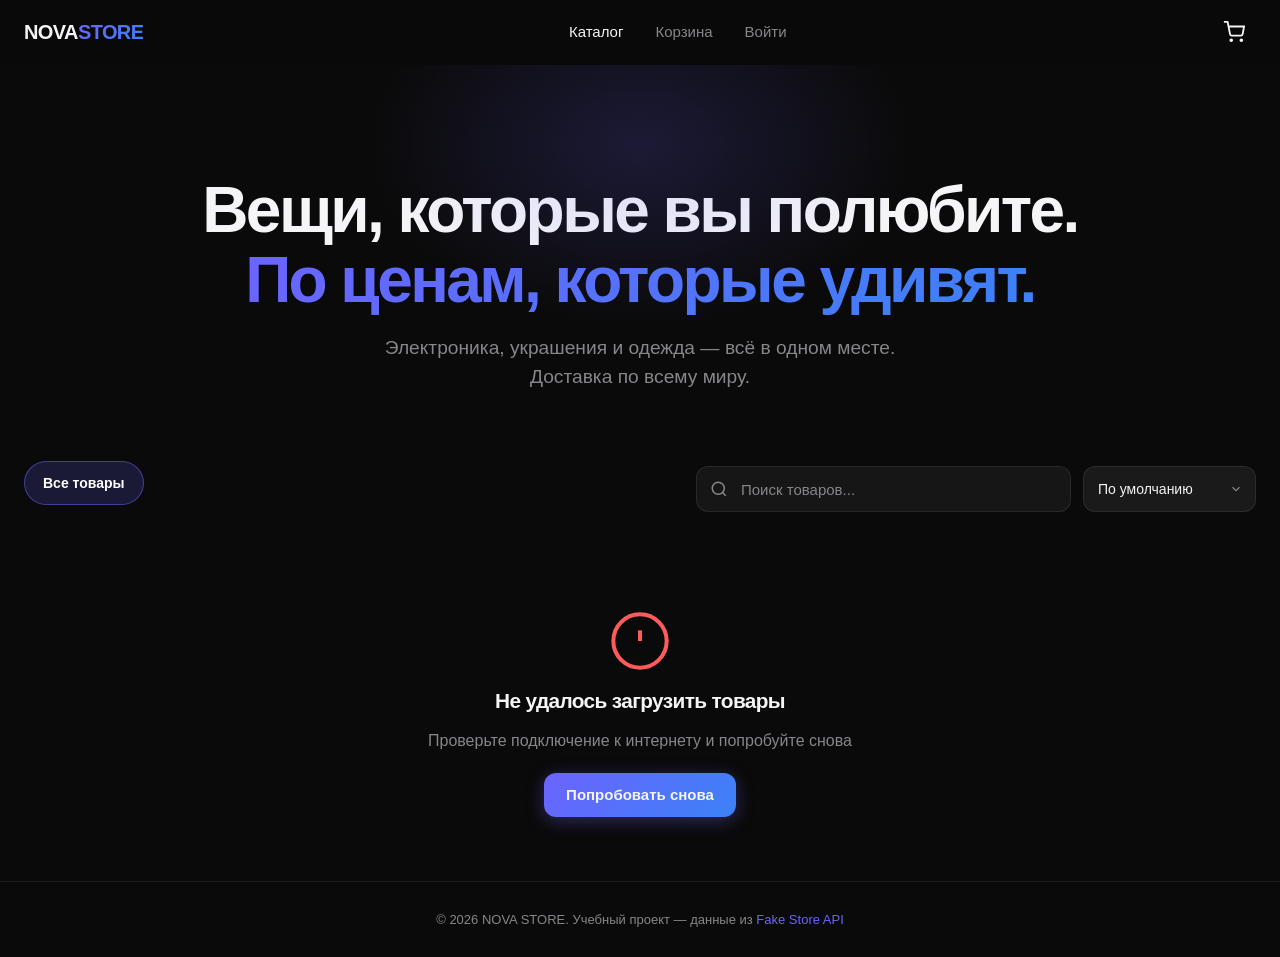
==== index.html @ fed96c24 "Интернет-магазин NOVA STORE: каталог, товар, корзина, авторизация Чистый HTML/CSS/JS без фреймворков" ====
<!DOCTYPE html>
<!-- === INDEX.HTML === -->
<html lang="ru">
<head>
  <meta charset="UTF-8">
  <meta name="viewport" content="width=device-width, initial-scale=1.0">
  <title>NOVA STORE — Каталог товаров</title>
  <meta name="description" content="Учебный интернет-магазин на чистом HTML/CSS/JS с Fake Store API">
  <link rel="stylesheet" href="css/style.css?v=2">
</head>
<body>

  <div id="app-header"></div>

  <main>
    <!-- Hero -->
    <section class="hero">
      <div class="container">
        <h1 class="hero-title">Вещи, которые вы полюбите.<br><span class="gradient-text">По ценам, которые удивят.</span></h1>
        <p class="hero-subtitle">Электроника, украшения и одежда — всё в одном месте. Доставка по всему миру.</p>
      </div>
      <div class="hero-glow" aria-hidden="true"></div>
    </section>

    <!-- Каталог -->
    <section class="catalog container" id="catalog">
      <div class="catalog-controls">
        <div class="filters-wrap">
          <div class="filters" id="categoryFilters">
            <button type="button" class="filter-pill active" data-category="all">Все товары</button>
            <span class="filter-indicator" id="filterIndicator" aria-hidden="true"></span>
          </div>
        </div>

        <div class="search-sort">
          <div class="search-box">
            <svg class="search-icon" width="18" height="18" viewBox="0 0 24 24" fill="none" stroke="currentColor" stroke-width="2" aria-hidden="true">
              <circle cx="11" cy="11" r="8"></circle>
              <line x1="21" y1="21" x2="16.65" y2="16.65"></line>
            </svg>
            <input type="search" id="searchInput" class="search-input" placeholder="Поиск товаров..." autocomplete="off" aria-label="Поиск товаров">
          </div>

          <select id="sortSelect" class="sort-select" aria-label="Сортировка">
            <option value="default">По умолчанию</option>
            <option value="price-asc">Сначала дешевле</option>
            <option value="price-desc">Сначала дороже</option>
            <option value="name-asc">Название: А → Я</option>
            <option value="name-desc">Название: Я → А</option>
          </select>
        </div>
      </div>

      <div class="products-grid" id="productsGrid"></div>

      <div class="catalog-empty" id="catalogEmpty" hidden>
        <svg width="64" height="64" viewBox="0 0 24 24" fill="none" stroke="currentColor" stroke-width="1.5" aria-hidden="true">
          <circle cx="11" cy="11" r="8"></circle>
          <line x1="21" y1="21" x2="16.65" y2="16.65"></line>
          <line x1="8" y1="11" x2="14" y2="11"></line>
        </svg>
        <h3>Ничего не найдено</h3>
        <p>Попробуйте изменить запрос или выбрать другую категорию</p>
      </div>

      <div class="catalog-error" id="catalogError" hidden>
        <svg width="64" height="64" viewBox="0 0 24 24" fill="none" stroke="currentColor" stroke-width="1.5" aria-hidden="true">
          <circle cx="12" cy="12" r="10"></circle>
          <line x1="12" y1="8" x2="12" y2="12"></line>
          <line x1="12" y1="16" x2="12.01" y2="16"></line>
        </svg>
        <h3>Не удалось загрузить товары</h3>
        <p>Проверьте подключение к интернету и попробуйте снова</p>
        <button type="button" class="btn btn-primary" id="retryBtn">Попробовать снова</button>
      </div>
    </section>
  </main>

  <footer class="site-footer">
    <div class="container">
      <p>© 2026 NOVA STORE. Учебный проект — данные из <a href="https://fakestoreapi.com" target="_blank" rel="noopener">Fake Store API</a></p>
    </div>
  </footer>

  <script src="js/models.js"></script>
  <script src="js/api.js"></script>
  <script src="js/common.js"></script>
  <script src="js/catalog.js"></script>
</body>
</html>
---- css/style.css ----
/* === STYLE.CSS === */

/* ---------- 1. Custom Properties ---------- */
:root {
  --bg: #0a0a0a;
  --surface: #111111;
  --surface-2: #1a1a1a;
  --accent: #6c63ff;
  --accent-2: #3b82f6;
  --gradient: linear-gradient(135deg, #6c63ff, #3b82f6);
  --text: #f5f5f7;
  --text-secondary: #86868b;
  --border: rgba(255, 255, 255, 0.08);
  --glass: rgba(255, 255, 255, 0.05);
  --danger: #ff5b5b;
  --success: #34d399;
  --radius: 16px;
  --radius-sm: 10px;
  --ease: cubic-bezier(0.25, 0.46, 0.45, 0.94);
  --transition: all 0.4s var(--ease);
  --glow: 0 20px 50px rgba(108, 99, 255, 0.25);
  --font: -apple-system, BlinkMacSystemFont, 'SF Pro Display', 'Inter', 'Segoe UI', sans-serif;
}

/* ---------- 2. Reset / Base ---------- */
*, *::before, *::after { box-sizing: border-box; margin: 0; padding: 0; }

/* Атрибут hidden всегда побеждает display: flex/grid из классов */
[hidden] { display: none !important; }

html { scroll-behavior: smooth; }

body {
  font-family: var(--font);
  background: var(--bg);
  color: var(--text);
  line-height: 1.5;
  min-height: 100vh;
  display: flex;
  flex-direction: column;
  -webkit-font-smoothing: antialiased;
}

main { flex: 1; }

img { max-width: 100%; display: block; }

a { color: inherit; text-decoration: none; }

button { font-family: inherit; cursor: pointer; }

input, select { font-family: inherit; }

.container {
  width: 100%;
  max-width: 1280px;
  margin: 0 auto;
  padding: 0 16px;
}

h1, h2, h3 { font-weight: 700; letter-spacing: -0.03em; }

.page-title {
  font-size: clamp(1.8rem, 4vw, 2.6rem);
  font-weight: 800;
  margin: 32px 0 24px;
}

/* ---------- 3. Кнопки + Ripple ---------- */
.btn {
  position: relative;
  overflow: hidden;
  display: inline-flex;
  align-items: center;
  justify-content: center;
  gap: 8px;
  min-height: 44px;
  padding: 10px 22px;
  border: none;
  border-radius: 12px;
  font-size: 15px;
  font-weight: 600;
  color: var(--text);
  background: var(--surface-2);
  transition: filter 0.25s ease, transform 0.15s ease, box-shadow 0.3s ease, background 0.3s ease;
  user-select: none;
}

.btn:hover { filter: brightness(1.1); box-shadow: 0 0 24px rgba(108, 99, 255, 0.2); }
.btn:active { transform: scale(0.97); }

.btn-primary {
  background: var(--gradient);
  box-shadow: 0 4px 18px rgba(108, 99, 255, 0.35);
}
.btn-primary:hover { box-shadow: 0 6px 28px rgba(108, 99, 255, 0.5); }

.btn-ghost {
  background: transparent;
  border: 1px solid var(--border);
  color: var(--text-secondary);
}
.btn-ghost:hover { color: var(--text); border-color: rgba(255, 255, 255, 0.2); }

.btn-block { width: 100%; }

.ripple {
  position: absolute;
  border-radius: 50%;
  background: rgba(255, 255, 255, 0.35);
  transform: scale(0);
  animation: ripple-anim 0.6s ease-out;
  pointer-events: none;
}
@keyframes ripple-anim {
  to { transform: scale(2.5); opacity: 0; }
}

/* Pulse при добавлении в корзину */
.pulse-once { animation: pulse 0.45s ease; }
@keyframes pulse {
  0% { transform: scale(1); }
  50% { transform: scale(1.06); box-shadow: 0 0 0 12px rgba(108, 99, 255, 0); }
  100% { transform: scale(1); }
}

/* Спиннер внутри кнопки (auth) */
.btn-spinner {
  display: none;
  width: 18px;
  height: 18px;
  border: 2px solid rgba(255, 255, 255, 0.3);
  border-top-color: #fff;
  border-radius: 50%;
  animation: spin 0.7s linear infinite;
}
.btn.loading { pointer-events: none; opacity: 0.85; }
.btn.loading .btn-spinner { display: inline-block; }
.btn.loading .btn-label { opacity: 0.6; }
@keyframes spin { to { transform: rotate(360deg); } }

/* ---------- 4. Шапка ---------- */
.site-header {
  position: sticky;
  top: 0;
  z-index: 100;
  background: rgba(10, 10, 10, 0.55);
  backdrop-filter: blur(20px);
  -webkit-backdrop-filter: blur(20px);
  border-bottom: 1px solid transparent;
  transition: background 0.4s ease, border-color 0.4s ease, box-shadow 0.4s ease;
}
.site-header.scrolled {
  background: rgba(10, 10, 10, 0.85);
  border-bottom-color: var(--border);
  box-shadow: 0 10px 30px rgba(0, 0, 0, 0.45);
}

.header-inner {
  display: flex;
  align-items: center;
  justify-content: space-between;
  gap: 16px;
  height: 64px;
}

.logo {
  font-size: 20px;
  font-weight: 800;
  letter-spacing: -0.03em;
  white-space: nowrap;
}
.logo span {
  background: var(--gradient);
  -webkit-background-clip: text;
  background-clip: text;
  color: transparent;
}

.nav { display: flex; align-items: center; gap: 4px; }

.nav a, .nav .nav-user {
  padding: 10px 14px;
  border-radius: 10px;
  font-size: 15px;
  color: var(--text-secondary);
  transition: color 0.25s ease, background 0.25s ease;
}
.nav a:hover { color: var(--text); background: var(--glass); }
.nav a.active { color: var(--text); }

.nav-user { color: var(--text); font-weight: 600; }

.btn-logout {
  background: none;
  border: none;
  color: var(--text-secondary);
  font-size: 14px;
  padding: 10px 12px;
  border-radius: 10px;
  min-height: 44px;
  transition: color 0.25s ease;
}
.btn-logout:hover { color: var(--danger); }

.header-actions { display: flex; align-items: center; gap: 8px; }

/* Иконка корзины + badge */
.cart-icon-link {
  position: relative;
  display: inline-flex;
  align-items: center;
  justify-content: center;
  width: 44px;
  height: 44px;
  border-radius: 12px;
  color: var(--text);
  transition: background 0.25s ease;
}
.cart-icon-link:hover { background: var(--glass); }

.cart-badge {
  position: absolute;
  top: 2px;
  right: 0;
  min-width: 18px;
  height: 18px;
  padding: 0 5px;
  border-radius: 9px;
  background: var(--gradient);
  color: #fff;
  font-size: 11px;
  font-weight: 700;
  line-height: 18px;
  text-align: center;
}
.cart-badge.hidden { display: none; }
.cart-badge.bounce { animation: badge-bounce 0.5s var(--ease); }
@keyframes badge-bounce {
  0%   { transform: scale(1); }
  35%  { transform: scale(1.5) translateY(-3px); }
  70%  { transform: scale(0.9); }
  100% { transform: scale(1); }
}

/* Гамбургер */
.hamburger {
  display: none;
  flex-direction: column;
  justify-content: center;
  gap: 5px;
  width: 44px;
  height: 44px;
  background: none;
  border: none;
  border-radius: 12px;
  align-items: center;
}
.hamburger span {
  display: block;
  width: 22px;
  height: 2px;
  background: var(--text);
  border-radius: 2px;
  transition: transform 0.3s ease, opacity 0.3s ease;
}
.site-header.nav-open .hamburger span:nth-child(1) { transform: translateY(7px) rotate(45deg); }
.site-header.nav-open .hamburger span:nth-child(2) { opacity: 0; }
.site-header.nav-open .hamburger span:nth-child(3) { transform: translateY(-7px) rotate(-45deg); }

/* ---------- 5. Hero ---------- */
.hero {
  position: relative;
  padding: clamp(48px, 9vw, 110px) 0 clamp(32px, 6vw, 70px);
  text-align: center;
  overflow: hidden;
}

.hero-title {
  font-size: clamp(2rem, 6vw, 4rem);
  font-weight: 800;
  letter-spacing: -0.04em;
  line-height: 1.1;
}

.gradient-text {
  background: var(--gradient);
  -webkit-background-clip: text;
  background-clip: text;
  color: transparent;
}

.hero-subtitle {
  margin: 18px auto 0;
  max-width: 540px;
  font-size: clamp(1rem, 2vw, 1.2rem);
  color: var(--text-secondary);
}

.hero-glow {
  position: absolute;
  top: -120px;
  left: 50%;
  transform: translateX(-50%);
  width: 600px;
  height: 400px;
  background: radial-gradient(ellipse at center, rgba(108, 99, 255, 0.18), transparent 65%);
  pointer-events: none;
}

/* ---------- 6. Фильтры / Поиск / Сортировка ---------- */
.catalog { padding-bottom: 64px; }

.catalog-controls {
  display: flex;
  flex-direction: column;
  gap: 16px;
  margin-bottom: 28px;
}

.filters-wrap { overflow-x: auto; padding-bottom: 4px; }

.filters {
  position: relative;
  display: inline-flex;
  gap: 8px;
  padding-bottom: 8px;
}

.filter-pill {
  position: relative;
  overflow: hidden;
  white-space: nowrap;
  min-height: 44px;
  padding: 10px 18px;
  border: 1px solid var(--border);
  border-radius: 999px;
  background: var(--glass);
  color: var(--text-secondary);
  font-size: 14px;
  font-weight: 600;
  transition: color 0.3s ease, background 0.3s ease, border-color 0.3s ease;
}
.filter-pill:hover { color: var(--text); border-color: rgba(255, 255, 255, 0.2); }
.filter-pill.active {
  color: #fff;
  background: rgba(108, 99, 255, 0.18);
  border-color: rgba(108, 99, 255, 0.5);
}

/* Slide indicator под активным фильтром */
.filter-indicator {
  position: absolute;
  bottom: 0;
  height: 3px;
  border-radius: 3px;
  background: var(--gradient);
  transition: left 0.35s var(--ease), width 0.35s var(--ease);
}

.search-sort { display: flex; gap: 12px; flex-wrap: wrap; }

.search-box {
  position: relative;
  flex: 1;
  min-width: 220px;
}
.search-icon {
  position: absolute;
  left: 14px;
  top: 50%;
  transform: translateY(-50%);
  color: var(--text-secondary);
  pointer-events: none;
}
.search-input {
  width: 100%;
  min-height: 46px;
  padding: 12px 16px 12px 44px;
  border: 1px solid var(--border);
  border-radius: 12px;
  background: var(--glass);
  color: var(--text);
  font-size: 15px;
  outline: none;
  transition: border-color 0.3s ease, box-shadow 0.3s ease;
}
.search-input::placeholder { color: var(--text-secondary); }
.search-input:focus {
  border-color: var(--accent);
  box-shadow: 0 0 0 3px rgba(108, 99, 255, 0.18);
}

.sort-select {
  min-height: 46px;
  padding: 10px 38px 10px 14px;
  border: 1px solid var(--border);
  border-radius: 12px;
  background: var(--surface-2) url("data:image/svg+xml,%3Csvg xmlns='http://www.w3.org/2000/svg' width='14' height='14' viewBox='0 0 24 24' fill='none' stroke='%2386868b' stroke-width='2'%3E%3Cpath d='M6 9l6 6 6-6'/%3E%3C/svg%3E") no-repeat right 12px center;
  color: var(--text);
  font-size: 14px;
  appearance: none;
  -webkit-appearance: none;
  outline: none;
  cursor: pointer;
  transition: border-color 0.3s ease;
}
.sort-select:focus { border-color: var(--accent); }
.sort-select option { background: var(--surface-2); color: var(--text); }

/* ---------- 7. Сетка товаров ---------- */
.products-grid {
  display: grid;
  grid-template-columns: 1fr;
  gap: 20px;
  transition: opacity 0.25s ease;
}
.products-grid.fading { opacity: 0; }

/* ---------- 8. Карточка товара ---------- */
.product-card {
  display: flex;
  flex-direction: column;
  background: var(--surface);
  border: 1px solid var(--border);
  border-radius: var(--radius);
  overflow: hidden;
  transition: var(--transition);
}

.card-image {
  position: relative;
  height: 240px;
  padding: 20px;
  background: #1a1a1a;
  display: flex;
  align-items: center;
  justify-content: center;
}
.card-image img {
  width: 100%;
  height: 100%;
  object-fit: contain;
  transition: transform 0.4s var(--ease);
}
.product-card:hover .card-image img { transform: scale(1.05); }

.card-body {
  display: flex;
  flex-direction: column;
  gap: 8px;
  padding: 16px;
  flex: 1;
}

.card-category {
  font-size: 12px;
  font-weight: 600;
  text-transform: uppercase;
  letter-spacing: 0.06em;
  color: var(--accent);
}

.card-title {
  font-size: 15px;
  font-weight: 600;
  line-height: 1.35;
  letter-spacing: -0.01em;
  display: -webkit-box;
  -webkit-line-clamp: 2;
  -webkit-box-orient: vertical;
  overflow: hidden;
  min-height: 2.7em;
}
.card-title a { transition: color 0.25s ease; }
.card-title a:hover { color: var(--accent); }

.card-rating {
  display: flex;
  align-items: center;
  gap: 6px;
  font-size: 13px;
}
.stars { color: #fbbf24; letter-spacing: 2px; }
.rating-value { color: var(--text); font-weight: 600; }
.rating-count { color: var(--text-secondary); }

.card-footer {
  display: flex;
  align-items: center;
  justify-content: space-between;
  gap: 10px;
  margin-top: auto;
}

.card-price {
  font-size: 19px;
  font-weight: 800;
  letter-spacing: -0.02em;
}

.btn-add { padding: 10px 16px; font-size: 14px; }

/* ---------- 9. Reveal-анимация (IntersectionObserver) ---------- */
.reveal { opacity: 0; transform: translateY(30px); }
.reveal.visible {
  animation: fadeInUp 0.6s var(--ease) var(--d, 0s) forwards;
}
.reveal.done { opacity: 1; transform: none; animation: none; }

@keyframes fadeInUp {
  from { opacity: 0; transform: translateY(30px); }
  to   { opacity: 1; transform: translateY(0); }
}

/* Hover карточки — после .done, чтобы перебить transform: none */
.product-card:hover {
  transform: translateY(-8px) scale(1.02);
  border-color: rgba(108, 99, 255, 0.4);
  box-shadow: var(--glow);
}

/* ---------- 10. Skeleton / Shimmer ---------- */
.skeleton {
  background: linear-gradient(90deg, #1a1a1a 25%, #262626 50%, #1a1a1a 75%);
  background-size: 200% 100%;
  animation: shimmer 1.4s infinite;
  border-radius: 8px;
}
@keyframes shimmer {
  to { background-position: -200% 0; }
}

.skeleton-card {
  background: var(--surface);
  border: 1px solid var(--border);
  border-radius: var(--radius);
  overflow: hidden;
}
.skeleton-image { height: 240px; border-radius: 0; }
.skeleton-body { display: flex; flex-direction: column; gap: 12px; padding: 16px; }
.skeleton-line { height: 14px; }
.skeleton-line.tall { height: 22px; }
.skeleton-btn { height: 44px; width: 50%; border-radius: 12px; align-self: flex-end; }
.skeleton-btn.wide { width: 100%; align-self: stretch; }
.w-30 { width: 30%; } .w-40 { width: 40%; } .w-60 { width: 60%; }
.w-80 { width: 80%; } .w-90 { width: 90%; } .w-100 { width: 100%; }

/* ---------- 11. Img fallback (onerror) ---------- */
.img-fallback { position: relative; }
.img-fallback::after {
  content: '';
  position: absolute;
  inset: 0;
  margin: auto;
  width: 64px;
  height: 64px;
  background: url("data:image/svg+xml,%3Csvg xmlns='http://www.w3.org/2000/svg' viewBox='0 0 24 24' fill='none' stroke='%2386868b' stroke-width='1.5'%3E%3Crect x='3' y='3' width='18' height='18' rx='2'/%3E%3Ccircle cx='8.5' cy='8.5' r='1.5'/%3E%3Cpath d='M21 15l-5-5L5 21'/%3E%3C/svg%3E") no-repeat center / contain;
  opacity: 0.6;
}

/* ---------- 12. Состояния каталога ---------- */
.catalog-empty, .catalog-error {
  display: flex;
  flex-direction: column;
  align-items: center;
  gap: 12px;
  padding: 64px 16px;
  text-align: center;
  color: var(--text-secondary);
}
.catalog-empty h3, .catalog-error h3 { color: var(--text); font-size: 1.3rem; }
.catalog-error svg { color: var(--danger); }
.catalog-empty svg { color: var(--text-secondary); }
.catalog-error .btn, .catalog-empty .btn { margin-top: 8px; }

/* ---------- 13. Страница товара ---------- */
.product-page { padding: 24px 16px 64px; }

.breadcrumb {
  display: flex;
  align-items: center;
  gap: 8px;
  margin-bottom: 24px;
  font-size: 14px;
  color: var(--text-secondary);
  flex-wrap: wrap;
}
.breadcrumb a { color: var(--text-secondary); transition: color 0.25s ease; }
.breadcrumb a:hover { color: var(--accent); }
.breadcrumb-current {
  color: var(--text);
  max-width: 320px;
  white-space: nowrap;
  overflow: hidden;
  text-overflow: ellipsis;
}

.product-layout {
  display: grid;
  grid-template-columns: 1fr;
  gap: 32px;
}

.fade-in { animation: fadeIn 0.5s ease both; }
@keyframes fadeIn {
  from { opacity: 0; transform: translateY(12px); }
  to   { opacity: 1; transform: translateY(0); }
}

.product-photo {
  position: relative;
  display: flex;
  align-items: center;
  justify-content: center;
  padding: 32px;
  background: rgba(255, 255, 255, 0.05);
  border: 1px solid var(--border);
  border-radius: var(--radius);
  overflow: hidden;
  cursor: zoom-in;
  min-height: 320px;
}
.product-photo img {
  max-height: 500px;
  width: auto;
  max-width: 100%;
  object-fit: contain;
  transition: transform 0.5s var(--ease);
}
.product-photo:hover img { transform: scale(1.08); }

.product-photo-skeleton { height: 420px; border-radius: var(--radius); }
.product-info-skeleton { display: flex; flex-direction: column; gap: 16px; }

.product-info { display: flex; flex-direction: column; gap: 16px; }

.category-tag {
  align-self: flex-start;
  padding: 6px 14px;
  border-radius: 999px;
  background: rgba(108, 99, 255, 0.15);
  border: 1px solid rgba(108, 99, 255, 0.4);
  color: var(--accent);
  font-size: 12px;
  font-weight: 700;
  text-transform: uppercase;
  letter-spacing: 0.06em;
}

.product-title {
  font-size: clamp(1.4rem, 3vw, 2.1rem);
  font-weight: 800;
  line-height: 1.2;
}

.product-rating { display: flex; align-items: center; gap: 8px; font-size: 15px; }

.product-price {
  font-size: clamp(1.8rem, 4vw, 2.4rem);
  font-weight: 800;
  letter-spacing: -0.03em;
}

.product-description { color: var(--text-secondary); font-size: 15px; line-height: 1.7; }

.product-actions {
  display: flex;
  align-items: center;
  gap: 14px;
  flex-wrap: wrap;
  margin-top: 8px;
}

.product-links { display: flex; gap: 12px; flex-wrap: wrap; margin-top: 4px; }

/* Счётчик количества */
.qty-stepper {
  display: inline-flex;
  align-items: center;
  gap: 4px;
  border: 1px solid var(--border);
  border-radius: 12px;
  background: var(--glass);
  padding: 2px;
}
.qty-btn {
  width: 44px;
  height: 44px;
  border: none;
  border-radius: 10px;
  background: transparent;
  color: var(--text);
  font-size: 20px;
  line-height: 1;
  transition: background 0.25s ease;
}
.qty-btn:hover { background: rgba(255, 255, 255, 0.1); }
.qty-btn:active { transform: scale(0.94); }
.qty-value {
  min-width: 36px;
  text-align: center;
  font-size: 16px;
  font-weight: 700;
}

/* ---------- 14. Корзина ---------- */
.cart-page { padding-bottom: 64px; }

.cart-layout {
  display: grid;
  grid-template-columns: 1fr;
  gap: 24px;
  align-items: start;
}

.cart-items { display: flex; flex-direction: column; gap: 12px; }

.cart-row {
  display: grid;
  grid-template-columns: 80px 1fr auto;
  align-items: center;
  gap: 14px;
  padding: 14px;
  background: var(--surface);
  border: 1px solid var(--border);
  border-radius: var(--radius);
  overflow: hidden;
  animation: slideInRow 0.45s var(--ease) var(--d, 0s) both;
  transition: max-height 0.35s ease, padding 0.35s ease, margin 0.35s ease,
              opacity 0.35s ease, transform 0.35s ease, border-width 0.35s ease;
}
@keyframes slideInRow {
  from { opacity: 0; transform: translateX(-24px); }
  to   { opacity: 1; transform: translateX(0); }
}

.cart-row.removing {
  /* убираем entry-анимацию, иначе её fill-mode перебивает transition удаления */
  animation: none;
  opacity: 0;
  transform: translateX(48px);
  max-height: 0 !important;
  padding-top: 0;
  padding-bottom: 0;
  margin-bottom: -12px;
  border-width: 0;
}

.cart-thumb {
  width: 80px;
  height: 80px;
  padding: 8px;
  background: rgba(255, 255, 255, 0.05);
  border-radius: 8px;
  display: flex;
  align-items: center;
  justify-content: center;
  flex-shrink: 0;
}
.cart-thumb img {
  width: 100%;
  height: 100%;
  object-fit: contain;
}

.cart-row-info { display: flex; flex-direction: column; gap: 4px; min-width: 0; }

.cart-row-title {
  font-size: 14px;
  font-weight: 600;
  line-height: 1.35;
  display: -webkit-box;
  -webkit-line-clamp: 2;
  -webkit-box-orient: vertical;
  overflow: hidden;
  transition: color 0.25s ease;
}
.cart-row-title:hover { color: var(--accent); }

.cart-row-price { font-size: 13px; color: var(--text-secondary); }

.cart-row-controls {
  display: flex;
  align-items: center;
  gap: 14px;
  flex-wrap: wrap;
  justify-content: flex-end;
}

.cart-row-total {
  font-size: 16px;
  font-weight: 800;
  min-width: 80px;
  text-align: right;
}

.cart-row-remove {
  width: 44px;
  height: 44px;
  border: none;
  border-radius: 10px;
  background: transparent;
  color: var(--text-secondary);
  display: inline-flex;
  align-items: center;
  justify-content: center;
  transition: color 0.25s ease, background 0.25s ease;
}
.cart-row-remove:hover { color: var(--danger); background: rgba(255, 91, 91, 0.1); }

/* Сайдбар */
.glass-card {
  background: var(--glass);
  backdrop-filter: blur(20px);
  -webkit-backdrop-filter: blur(20px);
  border: 1px solid var(--border);
  border-radius: var(--radius);
}

.cart-summary {
  padding: 24px;
  display: flex;
  flex-direction: column;
  gap: 14px;
  position: sticky;
  top: 84px;
}
.cart-summary h2 { font-size: 1.3rem; }

.summary-row {
  display: flex;
  justify-content: space-between;
  font-size: 15px;
  color: var(--text-secondary);
}
.summary-total {
  padding-top: 12px;
  border-top: 1px solid var(--border);
  color: var(--text);
  font-size: 18px;
  font-weight: 800;
}

.cart-empty {
  display: flex;
  flex-direction: column;
  align-items: center;
  gap: 12px;
  padding: 64px 16px;
  text-align: center;
  color: var(--text-secondary);
}
.cart-empty svg { color: var(--accent); opacity: 0.7; }
.cart-empty h2 { color: var(--text); }
.cart-empty .btn { margin-top: 12px; }

/* ---------- 15. Модальное окно ---------- */
.modal-overlay {
  position: fixed;
  inset: 0;
  z-index: 200;
  display: flex;
  align-items: center;
  justify-content: center;
  padding: 16px;
  background: rgba(0, 0, 0, 0.7);
  backdrop-filter: blur(8px);
  -webkit-backdrop-filter: blur(8px);
  animation: fadeIn 0.25s ease;
}
.modal-overlay[hidden] { display: none; }

.modal {
  width: 100%;
  max-width: 460px;
  padding: 28px;
  background: var(--surface-2);
  animation: modalIn 0.35s var(--ease);
  max-height: 85vh;
  overflow-y: auto;
}
@keyframes modalIn {
  from { opacity: 0; transform: translateY(24px) scale(0.96); }
  to   { opacity: 1; transform: translateY(0) scale(1); }
}

.modal h3 { font-size: 1.3rem; margin-bottom: 16px; }

.modal-body { display: flex; flex-direction: column; gap: 10px; margin-bottom: 20px; }

.modal-line {
  display: flex;
  justify-content: space-between;
  gap: 12px;
  font-size: 14px;
  color: var(--text-secondary);
}
.modal-line span:first-child {
  overflow: hidden;
  text-overflow: ellipsis;
  white-space: nowrap;
}
.modal-line.modal-total {
  padding-top: 12px;
  border-top: 1px solid var(--border);
  color: var(--text);
  font-weight: 800;
  font-size: 16px;
}

.modal-actions { display: flex; gap: 12px; justify-content: flex-end; flex-wrap: wrap; }

.modal-success {
  display: flex;
  flex-direction: column;
  align-items: center;
  gap: 12px;
  text-align: center;
  padding: 12px 0;
}
.modal-success p { color: var(--text-secondary); }

/* ---------- 16. Checkmark-анимация ---------- */
.checkmark-circle {
  stroke: var(--success);
  stroke-width: 2.5;
  stroke-dasharray: 166;
  stroke-dashoffset: 166;
  animation: stroke-draw 0.6s var(--ease) forwards;
}
.checkmark-check {
  stroke: var(--success);
  stroke-width: 3;
  stroke-linecap: round;
  stroke-dasharray: 48;
  stroke-dashoffset: 48;
  animation: stroke-draw 0.4s var(--ease) 0.5s forwards;
}
@keyframes stroke-draw { to { stroke-dashoffset: 0; } }

/* ---------- 17. Авторизация ---------- */
.auth-page {
  display: flex;
  justify-content: center;
  padding: clamp(32px, 8vw, 80px) 16px;
}

.auth-card {
  width: 100%;
  max-width: 440px;
  padding: 32px 28px;
  overflow: hidden;
}

.auth-tabs {
  position: relative;
  display: flex;
  margin-bottom: 28px;
  border-bottom: 1px solid var(--border);
}

.auth-tab {
  position: relative;
  overflow: hidden;
  flex: 1;
  min-height: 48px;
  padding: 12px;
  background: none;
  border: none;
  color: var(--text-secondary);
  font-size: 16px;
  font-weight: 600;
  transition: color 0.3s ease;
}
.auth-tab.active { color: var(--text); }

.auth-tab-indicator {
  position: absolute;
  bottom: -1px;
  left: 0;
  width: 50%;
  height: 2px;
  background: var(--gradient);
  transition: transform 0.35s var(--ease);
}
.auth-tab-indicator.right { transform: translateX(100%); }

.auth-panel { display: none; }
.auth-panel.active { display: block; animation: panelIn 0.4s var(--ease); }
@keyframes panelIn {
  from { opacity: 0; transform: translateX(24px); }
  to   { opacity: 1; transform: translateX(0); }
}

.auth-panel form { display: flex; flex-direction: column; gap: 18px; }

/* Floating labels */
.form-field { position: relative; }

.form-field input {
  width: 100%;
  min-height: 56px;
  padding: 24px 48px 8px 16px;
  border: 1px solid var(--border);
  border-radius: 12px;
  background: var(--glass);
  color: var(--text);
  font-size: 15px;
  outline: none;
  transition: border-color 0.3s ease, box-shadow 0.3s ease;
}
.form-field input:focus {
  border-color: var(--accent);
  box-shadow: 0 0 0 3px rgba(108, 99, 255, 0.18);
}
.form-field input.invalid { border-color: var(--danger); }

.form-field label {
  position: absolute;
  left: 16px;
  top: 50%;
  transform: translateY(-50%);
  color: var(--text-secondary);
  font-size: 15px;
  pointer-events: none;
  transition: all 0.25s var(--ease);
  max-width: calc(100% - 32px);
  white-space: nowrap;
  overflow: hidden;
  text-overflow: ellipsis;
}
.form-field input:focus + label,
.form-field input:not(:placeholder-shown) + label {
  top: 15px;
  font-size: 11px;
  font-weight: 600;
  color: var(--accent);
  letter-spacing: 0.03em;
}
.form-field input.invalid + label { color: var(--danger); }

.toggle-password {
  position: absolute;
  right: 8px;
  top: 28px;
  transform: translateY(-50%);
  width: 40px;
  height: 40px;
  border: none;
  border-radius: 10px;
  background: none;
  color: var(--text-secondary);
  display: inline-flex;
  align-items: center;
  justify-content: center;
  transition: color 0.25s ease;
}
.toggle-password:hover { color: var(--text); }
.toggle-password.visible { color: var(--accent); }

.field-error {
  display: block;
  min-height: 16px;
  margin-top: 4px;
  font-size: 12px;
  color: var(--danger);
}

/* Shake при ошибке валидации */
.shake { animation: shake 0.5s ease; }
@keyframes shake {
  0%, 100% { transform: translateX(0); }
  20% { transform: translateX(-10px); }
  40% { transform: translateX(10px); }
  60% { transform: translateX(-6px); }
  80% { transform: translateX(6px); }
}

.auth-success {
  display: flex;
  flex-direction: column;
  align-items: center;
  gap: 10px;
  padding: 24px 0;
  text-align: center;
  animation: fadeIn 0.4s ease;
}
.auth-success p { color: var(--text-secondary); }

/* ---------- 18. Toast ---------- */
.toast-container {
  position: fixed;
  bottom: 24px;
  left: 50%;
  transform: translateX(-50%);
  z-index: 300;
  display: flex;
  flex-direction: column;
  align-items: center;
  gap: 10px;
  pointer-events: none;
  width: max-content;
  max-width: calc(100vw - 32px);
}

.toast {
  display: flex;
  align-items: center;
  gap: 10px;
  padding: 14px 22px;
  border-radius: 14px;
  background: rgba(26, 26, 26, 0.92);
  backdrop-filter: blur(20px);
  -webkit-backdrop-filter: blur(20px);
  border: 1px solid var(--border);
  color: var(--text);
  font-size: 14px;
  font-weight: 600;
  box-shadow: 0 12px 40px rgba(0, 0, 0, 0.5);
  animation: toastIn 0.35s var(--ease);
  max-width: 100%;
}
.toast.hiding { animation: toastOut 0.3s ease forwards; }

.toast-success { border-color: rgba(52, 211, 153, 0.4); }
.toast-success::before { content: '✓'; color: var(--success); font-weight: 800; }
.toast-error { border-color: rgba(255, 91, 91, 0.4); }
.toast-error::before { content: '✕'; color: var(--danger); font-weight: 800; }
.toast-info { border-color: rgba(108, 99, 255, 0.4); }
.toast-info::before { content: 'ℹ'; color: var(--accent); font-weight: 800; }

@keyframes toastIn {
  from { opacity: 0; transform: translateY(24px) scale(0.95); }
  to   { opacity: 1; transform: translateY(0) scale(1); }
}
@keyframes toastOut {
  to { opacity: 0; transform: translateY(12px) scale(0.95); }
}

/* ---------- 19. Footer ---------- */
.site-footer {
  margin-top: auto;
  padding: 28px 0;
  border-top: 1px solid var(--border);
  text-align: center;
  font-size: 13px;
  color: var(--text-secondary);
}
.site-footer a { color: var(--accent); }
.site-footer a:hover { text-decoration: underline; }

/* ---------- 20. Адаптивность (mobile-first) ---------- */
@media (min-width: 480px) {
  .products-grid { grid-template-columns: repeat(2, 1fr); }
}

@media (min-width: 768px) {
  .container { padding: 0 24px; }
  .catalog-controls {
    flex-direction: row;
    align-items: center;
    justify-content: space-between;
  }
  .search-sort { flex: 1; max-width: 560px; justify-content: flex-end; }
  .product-layout { grid-template-columns: 1fr 1fr; gap: 48px; }
  .cart-row { grid-template-columns: 80px 1fr auto; }
}

@media (max-width: 767px) {
  .nav {
    position: absolute;
    top: 64px;
    left: 0;
    right: 0;
    flex-direction: column;
    align-items: stretch;
    padding: 12px 16px 16px;
    background: rgba(10, 10, 10, 0.96);
    backdrop-filter: blur(20px);
    -webkit-backdrop-filter: blur(20px);
    border-bottom: 1px solid var(--border);
    transform: translateY(-12px);
    opacity: 0;
    visibility: hidden;
    transition: transform 0.3s var(--ease), opacity 0.3s ease, visibility 0.3s;
  }
  .site-header.nav-open .nav {
    transform: translateY(0);
    opacity: 1;
    visibility: visible;
  }
  .nav a, .nav .nav-user { padding: 14px; font-size: 16px; }
  .hamburger { display: flex; }
  .cart-row-controls { width: 100%; justify-content: space-between; }
  .cart-row { grid-template-columns: 80px 1fr; }
  .cart-row-controls { grid-column: 1 / -1; }
}

@media (min-width: 1024px) {
  .products-grid { grid-template-columns: repeat(3, 1fr); }
  .cart-layout { grid-template-columns: 1fr 340px; }
}

@media (min-width: 1280px) {
  .products-grid { grid-template-columns: repeat(4, 1fr); }
}

/* Уважение к prefers-reduced-motion */
@media (prefers-reduced-motion: reduce) {
  *, *::before, *::after {
    animation-duration: 0.01ms !important;
    animation-iteration-count: 1 !important;
    transition-duration: 0.01ms !important;
  }
}
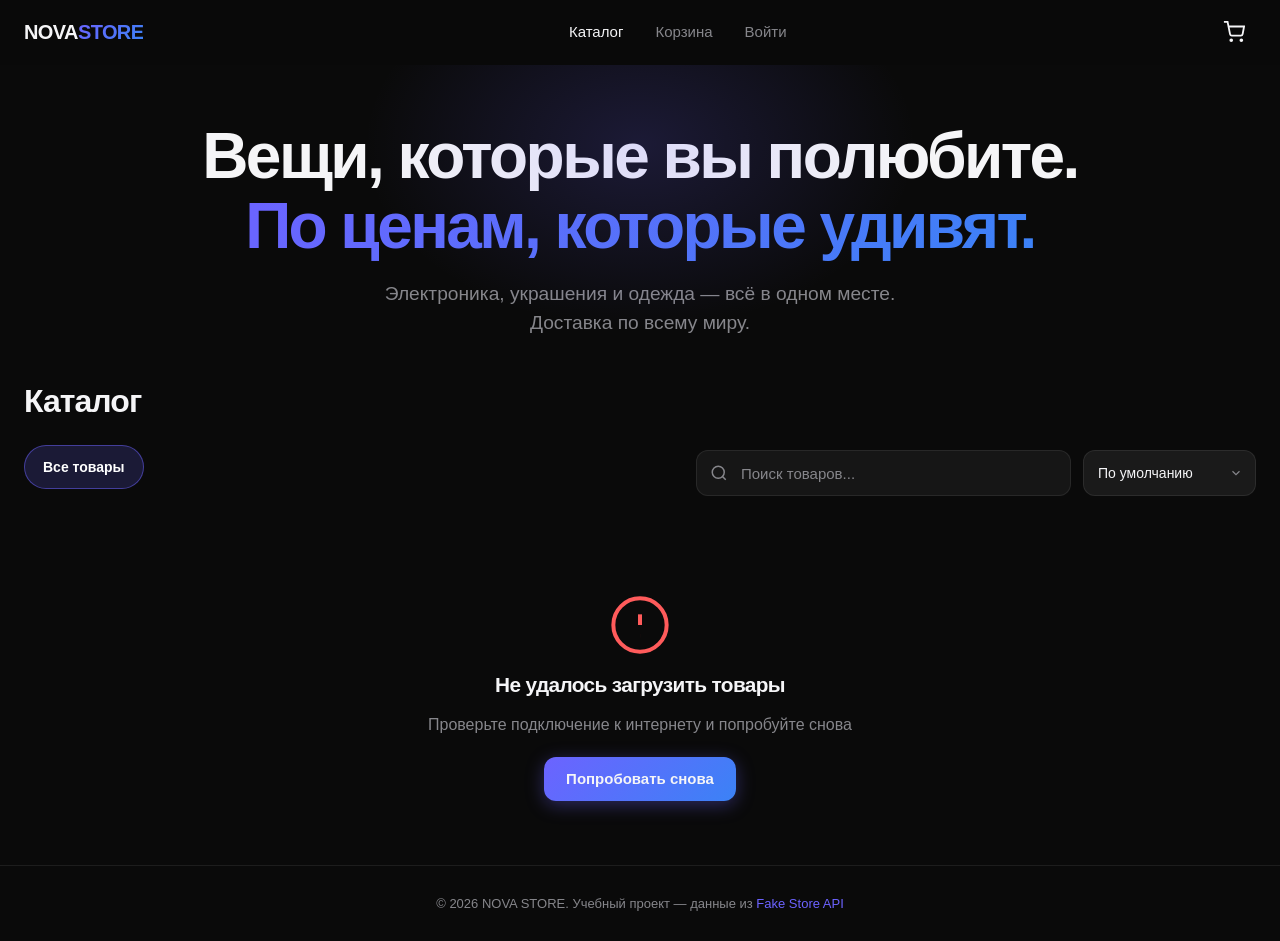
==== commit 07370a50: "Покупки только после входа, оплата картой и личный кабинет Добавление в корзину и оформление заказа " ====
--- a/index.html
+++ b/index.html
@@ -6,7 +6,7 @@
   <meta name="viewport" content="width=device-width, initial-scale=1.0">
   <title>NOVA STORE — Каталог товаров</title>
   <meta name="description" content="Учебный интернет-магазин на чистом HTML/CSS/JS с Fake Store API">
-  <link rel="stylesheet" href="css/style.css?v=2">
+  <link rel="stylesheet" href="css/style.css?v=3">
 </head>
 <body>
 
@@ -24,6 +24,7 @@
 
     <!-- Каталог -->
     <section class="catalog container" id="catalog">
+      <h2 class="section-title">Каталог</h2>
       <div class="catalog-controls">
         <div class="filters-wrap">
           <div class="filters" id="categoryFilters">
--- a/css/style.css
+++ b/css/style.css
@@ -271,7 +271,7 @@
 /* ---------- 5. Hero ---------- */
 .hero {
   position: relative;
-  padding: clamp(48px, 9vw, 110px) 0 clamp(32px, 6vw, 70px);
+  padding: clamp(28px, 5vw, 56px) 0 clamp(20px, 4vw, 40px);
   text-align: center;
   overflow: hidden;
 }
@@ -1206,6 +1206,249 @@
   .products-grid { grid-template-columns: repeat(4, 1fr); }
 }
 
+/* ---------- 21. Гейт авторизации ---------- */
+.auth-gate {
+  display: flex;
+  flex-direction: column;
+  align-items: center;
+  gap: 12px;
+  padding: 56px 16px;
+  text-align: center;
+  color: var(--text-secondary);
+}
+.auth-gate svg { color: var(--accent); opacity: 0.8; }
+.auth-gate h2 { color: var(--text); }
+.auth-gate p { max-width: 440px; }
+.auth-gate-actions {
+  display: flex;
+  gap: 12px;
+  flex-wrap: wrap;
+  justify-content: center;
+  margin-top: 12px;
+}
+
+/* ---------- 22. Карты (выбор и привязка) ---------- */
+.modal-subtitle { font-size: 1rem; margin: 4px 0 12px; }
+
+.modal-note {
+  font-size: 12px;
+  color: var(--text-secondary);
+  margin-bottom: 16px;
+  line-height: 1.5;
+}
+
+.card-list {
+  display: flex;
+  flex-direction: column;
+  gap: 10px;
+  margin-bottom: 12px;
+}
+
+.card-list-empty {
+  font-size: 14px;
+  color: var(--text-secondary);
+  padding: 8px 0;
+}
+
+.card-option {
+  display: flex;
+  align-items: center;
+  gap: 12px;
+  padding: 12px 14px;
+  border: 1px solid var(--border);
+  border-radius: 12px;
+  background: var(--glass);
+  cursor: pointer;
+  transition: border-color 0.25s ease, background 0.25s ease;
+}
+.card-option:hover { border-color: rgba(255, 255, 255, 0.2); }
+.card-option:has(input:checked) {
+  border-color: var(--accent);
+  background: rgba(108, 99, 255, 0.12);
+}
+.card-option input { accent-color: var(--accent); width: 18px; height: 18px; }
+
+.card-brand {
+  padding: 3px 10px;
+  border-radius: 6px;
+  background: var(--gradient);
+  color: #fff;
+  font-size: 12px;
+  font-weight: 700;
+  white-space: nowrap;
+}
+.card-num { font-weight: 700; letter-spacing: 0.06em; }
+.card-exp { margin-left: auto; color: var(--text-secondary); font-size: 13px; }
+
+.card-form-row {
+  display: grid;
+  grid-template-columns: 1fr 1fr;
+  gap: 14px;
+}
+
+#cardForm, .profile-card-form {
+  display: flex;
+  flex-direction: column;
+  gap: 16px;
+}
+
+.btn:disabled { opacity: 0.45; pointer-events: none; }
+
+/* Шаг «обработка платежа» */
+.modal-paying {
+  display: flex;
+  flex-direction: column;
+  align-items: center;
+  gap: 10px;
+  text-align: center;
+  padding: 24px 0;
+}
+.pay-spinner {
+  width: 56px;
+  height: 56px;
+  border: 4px solid rgba(255, 255, 255, 0.12);
+  border-top-color: var(--accent);
+  border-radius: 50%;
+  animation: spin 0.8s linear infinite;
+  margin-bottom: 8px;
+}
+.modal-actions-center { justify-content: center; }
+
+/* ---------- 23. Профиль ---------- */
+.profile-page { padding-bottom: 64px; }
+
+.profile-layout {
+  display: grid;
+  grid-template-columns: 1fr;
+  gap: 20px;
+  align-items: start;
+}
+
+.profile-section { padding: 24px; }
+.profile-section h2 { font-size: 1.2rem; margin-bottom: 16px; }
+
+.profile-info { display: flex; align-items: center; gap: 16px; }
+.profile-avatar {
+  width: 56px;
+  height: 56px;
+  border-radius: 50%;
+  background: var(--gradient);
+  display: flex;
+  align-items: center;
+  justify-content: center;
+  font-size: 26px;
+  flex-shrink: 0;
+}
+.profile-name { font-size: 1.1rem; font-weight: 700; }
+.profile-email { color: var(--text-secondary); font-size: 14px; }
+
+.saved-cards {
+  display: flex;
+  flex-direction: column;
+  gap: 10px;
+  margin-bottom: 12px;
+}
+
+.saved-card {
+  display: flex;
+  align-items: center;
+  gap: 12px;
+  padding: 12px 14px;
+  border: 1px solid var(--border);
+  border-radius: 12px;
+  background: var(--glass);
+  flex-wrap: wrap;
+}
+.saved-card-main { display: flex; align-items: center; gap: 10px; }
+.saved-card-meta {
+  display: flex;
+  gap: 12px;
+  color: var(--text-secondary);
+  font-size: 13px;
+  margin-left: auto;
+}
+.card-holder { text-transform: uppercase; letter-spacing: 0.04em; }
+
+.profile-card-form { margin-top: 16px; }
+
+/* Заказы */
+.orders-list { display: flex; flex-direction: column; gap: 14px; }
+
+.order-card {
+  border: 1px solid var(--border);
+  border-radius: 12px;
+  background: var(--glass);
+  padding: 16px;
+  display: flex;
+  flex-direction: column;
+  gap: 12px;
+}
+
+.order-header {
+  display: flex;
+  align-items: center;
+  justify-content: space-between;
+  gap: 12px;
+  flex-wrap: wrap;
+}
+.order-id { font-weight: 700; margin-right: 10px; }
+.order-date { color: var(--text-secondary); font-size: 13px; }
+.order-status {
+  padding: 4px 12px;
+  border-radius: 999px;
+  background: rgba(52, 211, 153, 0.14);
+  border: 1px solid rgba(52, 211, 153, 0.4);
+  color: var(--success);
+  font-size: 12px;
+  font-weight: 700;
+}
+
+.order-items { display: flex; gap: 10px; flex-wrap: wrap; }
+.order-item {
+  display: flex;
+  flex-direction: column;
+  align-items: center;
+  gap: 4px;
+}
+.order-thumb {
+  width: 56px;
+  height: 56px;
+  padding: 6px;
+  background: rgba(255, 255, 255, 0.05);
+  border: 1px solid var(--border);
+  border-radius: 8px;
+  display: flex;
+  align-items: center;
+  justify-content: center;
+}
+.order-thumb img { width: 100%; height: 100%; object-fit: contain; }
+.order-item-qty { font-size: 11px; color: var(--text-secondary); }
+
+.order-footer {
+  display: flex;
+  align-items: center;
+  justify-content: space-between;
+  gap: 12px;
+  flex-wrap: wrap;
+  padding-top: 12px;
+  border-top: 1px solid var(--border);
+  color: var(--text-secondary);
+  font-size: 13px;
+}
+.order-total { font-size: 17px; font-weight: 800; color: var(--text); }
+
+@media (min-width: 1024px) {
+  .profile-layout { grid-template-columns: 1fr 1fr; }
+  .profile-orders { grid-column: 1 / -1; }
+}
+
+/* Заголовок секции каталога */
+.section-title {
+  font-size: clamp(1.4rem, 3vw, 2rem);
+  font-weight: 800;
+  margin-bottom: 20px;
+}
+
 /* Уважение к prefers-reduced-motion */
 @media (prefers-reduced-motion: reduce) {
   *, *::before, *::after {
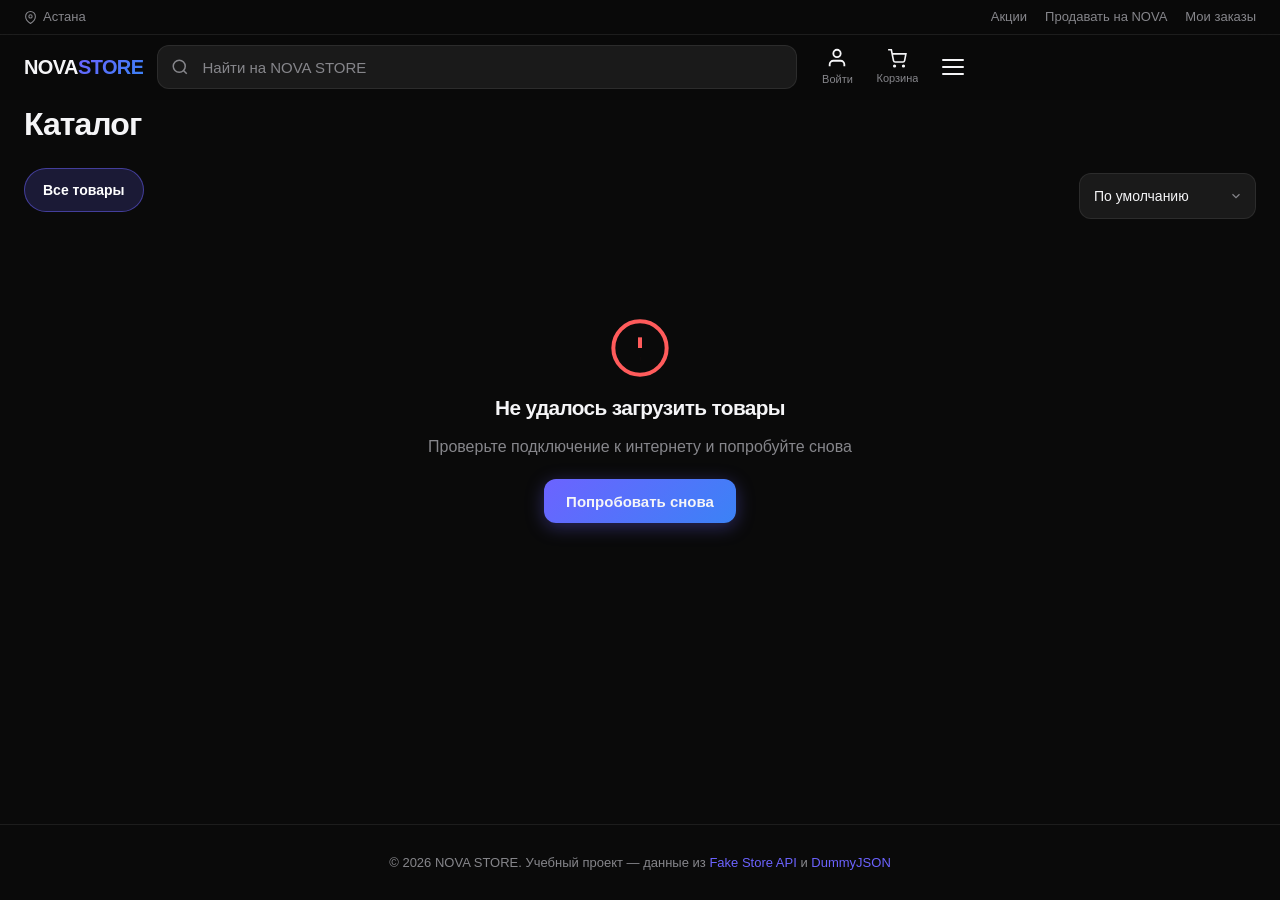
==== commit 1193a8b7: "Маркетплейс: карусель акций, кабинет продавца, расширенный каталог Главная в стиле маркетплейса: кар" ====
--- a/index.html
+++ b/index.html
@@ -5,21 +5,23 @@
   <meta charset="UTF-8">
   <meta name="viewport" content="width=device-width, initial-scale=1.0">
   <title>NOVA STORE — Каталог товаров</title>
-  <meta name="description" content="Учебный интернет-магазин на чистом HTML/CSS/JS с Fake Store API">
-  <link rel="stylesheet" href="css/style.css?v=3">
+  <meta name="description" content="Маркетплейс NOVA STORE: электроника, одежда, косметика и товары продавцов">
+  <link rel="stylesheet" href="css/style.css?v=4">
 </head>
 <body>
 
   <div id="app-header"></div>
 
   <main>
-    <!-- Hero -->
-    <section class="hero">
-      <div class="container">
-        <h1 class="hero-title">Вещи, которые вы полюбите.<br><span class="gradient-text">По ценам, которые удивят.</span></h1>
-        <p class="hero-subtitle">Электроника, украшения и одежда — всё в одном месте. Доставка по всему миру.</p>
+    <!-- Карусель акций и скидок -->
+    <section class="container" id="deals">
+      <div class="hero-carousel" id="heroCarousel" hidden>
+        <div class="carousel-track" id="carouselTrack"></div>
+        <button type="button" class="carousel-arrow carousel-prev" id="carouselPrev" aria-label="Назад">‹</button>
+        <button type="button" class="carousel-arrow carousel-next" id="carouselNext" aria-label="Вперёд">›</button>
+        <div class="carousel-dots" id="carouselDots"></div>
       </div>
-      <div class="hero-glow" aria-hidden="true"></div>
+      <div class="hero-carousel-skeleton skeleton" id="carouselSkeleton"></div>
     </section>
 
     <!-- Каталог -->
@@ -34,16 +36,9 @@
         </div>
 
         <div class="search-sort">
-          <div class="search-box">
-            <svg class="search-icon" width="18" height="18" viewBox="0 0 24 24" fill="none" stroke="currentColor" stroke-width="2" aria-hidden="true">
-              <circle cx="11" cy="11" r="8"></circle>
-              <line x1="21" y1="21" x2="16.65" y2="16.65"></line>
-            </svg>
-            <input type="search" id="searchInput" class="search-input" placeholder="Поиск товаров..." autocomplete="off" aria-label="Поиск товаров">
-          </div>
-
           <select id="sortSelect" class="sort-select" aria-label="Сортировка">
             <option value="default">По умолчанию</option>
+            <option value="discount">По размеру скидки</option>
             <option value="price-asc">Сначала дешевле</option>
             <option value="price-desc">Сначала дороже</option>
             <option value="name-asc">Название: А → Я</option>
@@ -79,7 +74,7 @@
 
   <footer class="site-footer">
     <div class="container">
-      <p>© 2026 NOVA STORE. Учебный проект — данные из <a href="https://fakestoreapi.com" target="_blank" rel="noopener">Fake Store API</a></p>
+      <p>© 2026 NOVA STORE. Учебный проект — данные из <a href="https://fakestoreapi.com" target="_blank" rel="noopener">Fake Store API</a> и <a href="https://dummyjson.com" target="_blank" rel="noopener">DummyJSON</a></p>
     </div>
   </footer>
 
--- a/css/style.css
+++ b/css/style.css
@@ -159,9 +159,100 @@
 .header-inner {
   display: flex;
   align-items: center;
+  gap: 14px;
+  min-height: 64px;
+  padding-top: 8px;
+  padding-bottom: 8px;
+  flex-wrap: wrap;
+}
+
+/* Верхняя полоска шапки (город + быстрые ссылки) */
+.header-top {
+  border-bottom: 1px solid var(--border);
+  font-size: 13px;
+}
+.header-top-inner {
+  display: flex;
+  align-items: center;
   justify-content: space-between;
   gap: 16px;
-  height: 64px;
+  height: 34px;
+  color: var(--text-secondary);
+}
+.header-city {
+  display: inline-flex;
+  align-items: center;
+  gap: 6px;
+  white-space: nowrap;
+}
+.header-top-links {
+  display: flex;
+  gap: 18px;
+  overflow-x: auto;
+}
+.header-top-links a {
+  color: var(--text-secondary);
+  white-space: nowrap;
+  transition: color 0.25s ease;
+}
+.header-top-links a:hover { color: var(--text); }
+
+/* Поисковая строка в шапке */
+.header-search {
+  position: relative;
+  flex: 1;
+  min-width: 160px;
+  max-width: 640px;
+}
+.header-search .search-icon {
+  position: absolute;
+  left: 14px;
+  top: 50%;
+  transform: translateY(-50%);
+  color: var(--text-secondary);
+  pointer-events: none;
+}
+.header-search-input {
+  width: 100%;
+  min-height: 44px;
+  padding: 10px 16px 10px 44px;
+  border: 1px solid var(--border);
+  border-radius: 12px;
+  background: var(--surface-2);
+  color: var(--text);
+  font-size: 15px;
+  outline: none;
+  transition: border-color 0.3s ease, box-shadow 0.3s ease;
+}
+.header-search-input::placeholder { color: var(--text-secondary); }
+.header-search-input:focus {
+  border-color: var(--accent);
+  box-shadow: 0 0 0 3px rgba(108, 99, 255, 0.18);
+}
+
+/* Иконки справа (профиль, корзина) */
+.header-icon-link {
+  position: relative;
+  display: inline-flex;
+  flex-direction: column;
+  align-items: center;
+  justify-content: center;
+  gap: 2px;
+  min-width: 52px;
+  min-height: 44px;
+  padding: 4px 8px;
+  border-radius: 12px;
+  color: var(--text);
+  transition: background 0.25s ease;
+}
+.header-icon-link:hover { background: var(--glass); }
+.header-icon-label {
+  font-size: 11px;
+  color: var(--text-secondary);
+  max-width: 72px;
+  white-space: nowrap;
+  overflow: hidden;
+  text-overflow: ellipsis;
 }
 
 .logo {
@@ -177,7 +268,31 @@
   color: transparent;
 }
 
-.nav { display: flex; align-items: center; gap: 4px; }
+/* Главное меню — выпадающая панель под бургером (на всех размерах, как у маркетплейсов) */
+.nav {
+  position: absolute;
+  top: 100%;
+  left: 0;
+  right: 0;
+  z-index: 90;
+  display: flex;
+  flex-direction: column;
+  align-items: stretch;
+  padding: 12px 16px 16px;
+  background: rgba(10, 10, 10, 0.97);
+  backdrop-filter: blur(20px);
+  -webkit-backdrop-filter: blur(20px);
+  border-bottom: 1px solid var(--border);
+  transform: translateY(-12px);
+  opacity: 0;
+  visibility: hidden;
+  transition: transform 0.3s var(--ease), opacity 0.3s ease, visibility 0.3s;
+}
+.site-header.nav-open .nav {
+  transform: translateY(0);
+  opacity: 1;
+  visibility: visible;
+}
 
 .nav a, .nav .nav-user {
   padding: 10px 14px;
@@ -245,7 +360,7 @@
 
 /* Гамбургер */
 .hamburger {
-  display: none;
+  display: flex;
   flex-direction: column;
   justify-content: center;
   gap: 5px;
@@ -430,6 +545,7 @@
 
 .card-image {
   position: relative;
+  overflow: hidden;
   height: 240px;
   padding: 20px;
   background: #1a1a1a;
@@ -1168,30 +1284,10 @@
 }
 
 @media (max-width: 767px) {
-  .nav {
-    position: absolute;
-    top: 64px;
-    left: 0;
-    right: 0;
-    flex-direction: column;
-    align-items: stretch;
-    padding: 12px 16px 16px;
-    background: rgba(10, 10, 10, 0.96);
-    backdrop-filter: blur(20px);
-    -webkit-backdrop-filter: blur(20px);
-    border-bottom: 1px solid var(--border);
-    transform: translateY(-12px);
-    opacity: 0;
-    visibility: hidden;
-    transition: transform 0.3s var(--ease), opacity 0.3s ease, visibility 0.3s;
-  }
-  .site-header.nav-open .nav {
-    transform: translateY(0);
-    opacity: 1;
-    visibility: visible;
-  }
   .nav a, .nav .nav-user { padding: 14px; font-size: 16px; }
-  .hamburger { display: flex; }
+  .header-search { order: 4; flex-basis: 100%; max-width: none; }
+  .header-icon-label { display: none; }
+  .header-icon-link { min-width: 44px; }
   .cart-row-controls { width: 100%; justify-content: space-between; }
   .cart-row { grid-template-columns: 80px 1fr; }
   .cart-row-controls { grid-column: 1 / -1; }
@@ -1449,6 +1545,316 @@
   margin-bottom: 20px;
 }
 
+/* ---------- 24. Карусель акций ---------- */
+.hero-carousel {
+  position: relative;
+  overflow: hidden;
+  margin: 20px 0 8px;
+  border: 1px solid var(--border);
+  border-radius: var(--radius);
+  background:
+    radial-gradient(ellipse at 20% 0%, rgba(108, 99, 255, 0.22), transparent 55%),
+    radial-gradient(ellipse at 85% 100%, rgba(59, 130, 246, 0.16), transparent 50%),
+    var(--surface);
+}
+.hero-carousel-skeleton {
+  height: clamp(220px, 32vw, 320px);
+  border-radius: var(--radius);
+  margin: 20px 0 8px;
+}
+
+.carousel-track {
+  display: flex;
+  transition: transform 0.6s var(--ease);
+}
+
+.carousel-slide {
+  min-width: 100%;
+  display: grid;
+  grid-template-columns: 1.2fr 1fr;
+  gap: 20px;
+  align-items: center;
+  padding: clamp(20px, 4vw, 48px) clamp(20px, 6vw, 72px);
+}
+
+.slide-info {
+  display: flex;
+  flex-direction: column;
+  align-items: flex-start;
+  gap: 14px;
+}
+
+.slide-badge {
+  padding: 6px 14px;
+  border-radius: 999px;
+  background: var(--gradient);
+  color: #fff;
+  font-size: 13px;
+  font-weight: 800;
+  letter-spacing: 0.02em;
+}
+
+.slide-title {
+  font-size: clamp(1.2rem, 2.6vw, 1.9rem);
+  font-weight: 800;
+  line-height: 1.2;
+  display: -webkit-box;
+  -webkit-line-clamp: 2;
+  -webkit-box-orient: vertical;
+  overflow: hidden;
+}
+
+.slide-prices { display: flex; align-items: baseline; gap: 12px; }
+.slide-price {
+  font-size: clamp(1.6rem, 3.4vw, 2.4rem);
+  font-weight: 800;
+  letter-spacing: -0.03em;
+}
+.slide-old-price { color: var(--text-secondary); font-size: clamp(1rem, 2vw, 1.3rem); }
+
+.slide-photo {
+  justify-self: center;
+  display: flex;
+  align-items: center;
+  justify-content: center;
+  padding: 16px;
+  background: rgba(255, 255, 255, 0.05);
+  border: 1px solid var(--border);
+  border-radius: var(--radius);
+}
+.slide-photo img {
+  max-height: clamp(140px, 22vw, 240px);
+  width: auto;
+  max-width: 100%;
+  object-fit: contain;
+}
+
+.carousel-arrow {
+  position: absolute;
+  top: 50%;
+  transform: translateY(-50%);
+  z-index: 2;
+  width: 42px;
+  height: 42px;
+  border: 1px solid var(--border);
+  border-radius: 50%;
+  background: rgba(10, 10, 10, 0.55);
+  backdrop-filter: blur(12px);
+  -webkit-backdrop-filter: blur(12px);
+  color: var(--text);
+  font-size: 24px;
+  line-height: 1;
+  display: flex;
+  align-items: center;
+  justify-content: center;
+  transition: background 0.25s ease, border-color 0.25s ease;
+}
+.carousel-arrow:hover { background: rgba(108, 99, 255, 0.3); border-color: var(--accent); }
+.carousel-prev { left: 14px; }
+.carousel-next { right: 14px; }
+
+.carousel-dots {
+  position: absolute;
+  bottom: 14px;
+  left: 50%;
+  transform: translateX(-50%);
+  display: flex;
+  gap: 8px;
+  z-index: 2;
+}
+.carousel-dot {
+  width: 8px;
+  height: 8px;
+  padding: 0;
+  border: none;
+  border-radius: 50%;
+  background: rgba(255, 255, 255, 0.25);
+  cursor: pointer;
+  transition: background 0.25s ease, width 0.25s ease;
+}
+.carousel-dot.active {
+  width: 22px;
+  border-radius: 4px;
+  background: var(--gradient);
+}
+
+@media (max-width: 640px) {
+  .carousel-slide { grid-template-columns: 1fr; padding: 20px 56px 36px; }
+  .slide-photo { display: none; }
+}
+
+/* ---------- 25. Скидки и цены в карточках ---------- */
+.discount-badge {
+  position: absolute;
+  top: 10px;
+  left: 10px;
+  z-index: 1;
+  padding: 3px 9px;
+  border-radius: 8px;
+  background: var(--gradient);
+  color: #fff;
+  font-size: 12px;
+  font-weight: 800;
+}
+.discount-inline {
+  position: static;
+  margin-left: 10px;
+  font-size: 14px;
+  vertical-align: middle;
+}
+
+.price-old {
+  color: var(--text-secondary);
+  font-size: 0.78em;
+  font-weight: 600;
+  margin-left: 6px;
+}
+
+.card-shop {
+  font-size: 12px;
+  color: var(--text-secondary);
+  overflow: hidden;
+  text-overflow: ellipsis;
+  white-space: nowrap;
+}
+
+/* Степпер количества прямо в карточке каталога */
+.qty-stepper-sm { padding: 1px; }
+.qty-stepper-sm .qty-btn { width: 38px; height: 38px; font-size: 18px; }
+.qty-stepper-sm .qty-value { min-width: 28px; font-size: 14px; }
+
+/* ---------- 26. Кабинет продавца ---------- */
+.seller-page { padding-bottom: 64px; }
+
+.seller-onboarding {
+  display: grid;
+  grid-template-columns: 1fr;
+  gap: 20px;
+  align-items: start;
+}
+
+.seller-hero { padding: 28px; }
+.seller-hero h2 { font-size: 1.5rem; margin-bottom: 10px; }
+.seller-hero p { color: var(--text-secondary); margin-bottom: 16px; }
+.seller-benefits { list-style: none; display: flex; flex-direction: column; gap: 10px; }
+.seller-benefits li {
+  position: relative;
+  padding-left: 26px;
+  color: var(--text-secondary);
+  font-size: 14px;
+}
+.seller-benefits li::before {
+  content: '✓';
+  position: absolute;
+  left: 0;
+  color: var(--success);
+  font-weight: 800;
+}
+
+.seller-form {
+  padding: 28px;
+  display: flex;
+  flex-direction: column;
+  gap: 16px;
+}
+.seller-form h3 { font-size: 1.2rem; }
+
+#productForm { display: flex; flex-direction: column; gap: 16px; }
+
+/* select в стиле floating-полей */
+.form-field-select select {
+  width: 100%;
+  min-height: 56px;
+  padding: 24px 40px 8px 16px;
+  border: 1px solid var(--border);
+  border-radius: 12px;
+  background: var(--glass) url("data:image/svg+xml,%3Csvg xmlns='http://www.w3.org/2000/svg' width='14' height='14' viewBox='0 0 24 24' fill='none' stroke='%2386868b' stroke-width='2'%3E%3Cpath d='M6 9l6 6 6-6'/%3E%3C/svg%3E") no-repeat right 14px center;
+  color: var(--text);
+  font-size: 15px;
+  appearance: none;
+  -webkit-appearance: none;
+  outline: none;
+  cursor: pointer;
+  transition: border-color 0.3s ease;
+}
+.form-field-select select:focus { border-color: var(--accent); }
+.form-field-select select option { background: var(--surface-2); color: var(--text); }
+.form-field-select .select-label {
+  position: absolute;
+  top: 8px;
+  left: 16px;
+  transform: none;
+  font-size: 11px;
+  font-weight: 600;
+  color: var(--accent);
+  letter-spacing: 0.03em;
+}
+
+.agree-row {
+  display: flex;
+  align-items: flex-start;
+  gap: 10px;
+  font-size: 13px;
+  color: var(--text-secondary);
+  cursor: pointer;
+}
+.agree-row input {
+  width: 18px;
+  height: 18px;
+  margin-top: 1px;
+  accent-color: var(--accent);
+  flex-shrink: 0;
+}
+.agree-row a { color: var(--accent); text-decoration: underline; }
+
+.seller-dashboard {
+  display: grid;
+  grid-template-columns: 1fr;
+  gap: 20px;
+  align-items: start;
+}
+
+.seller-head {
+  display: flex;
+  align-items: center;
+  justify-content: space-between;
+  gap: 12px;
+  flex-wrap: wrap;
+  margin-bottom: 8px;
+}
+.seller-head h2 { margin-bottom: 0; }
+
+.seller-meta { display: flex; flex-direction: column; }
+.seller-meta-row {
+  display: flex;
+  justify-content: space-between;
+  gap: 16px;
+  padding: 10px 0;
+  border-bottom: 1px solid var(--border);
+  font-size: 14px;
+}
+.seller-meta-row:last-child { border-bottom: none; }
+.seller-meta-row span:first-child { color: var(--text-secondary); }
+
+.seller-products { display: flex; flex-direction: column; gap: 10px; }
+.seller-product-row {
+  display: flex;
+  align-items: center;
+  gap: 12px;
+  padding: 10px 12px;
+  border: 1px solid var(--border);
+  border-radius: 12px;
+  background: var(--glass);
+}
+.seller-product-thumb { width: 48px; height: 48px; padding: 6px; flex-shrink: 0; }
+.seller-product-row .cart-row-remove { margin-left: auto; }
+
+@media (min-width: 1024px) {
+  .seller-onboarding { grid-template-columns: 1fr 1.2fr; }
+  .seller-dashboard { grid-template-columns: 1fr 1.2fr; }
+  .seller-products-section { grid-column: 1 / -1; }
+}
+
 /* Уважение к prefers-reduced-motion */
 @media (prefers-reduced-motion: reduce) {
   *, *::before, *::after {
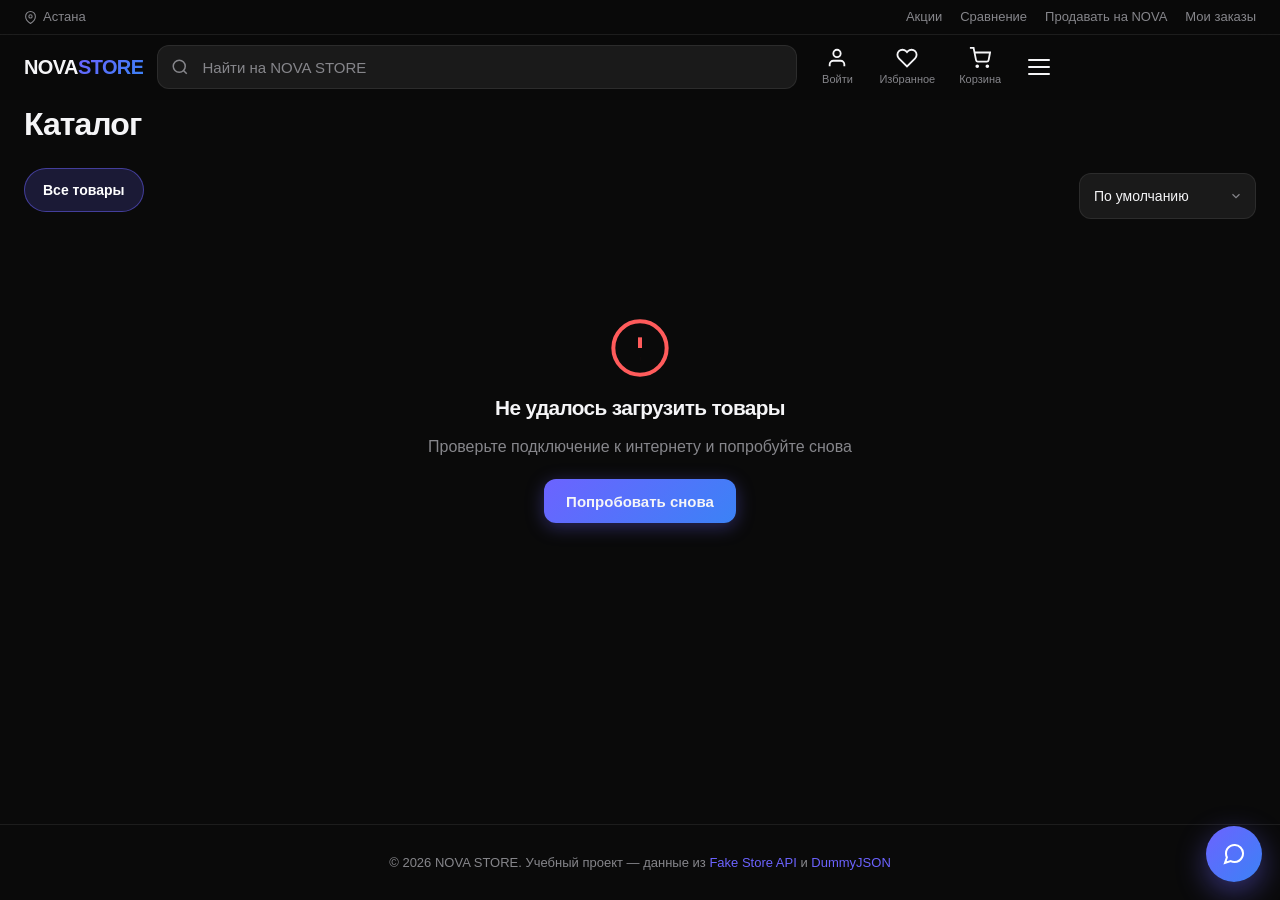
==== commit 69203814: "Защита данных, полный checkout, избранное, сравнение, купоны, отзывы, чат Безопасность: пароли храня" ====
--- a/index.html
+++ b/index.html
@@ -6,7 +6,7 @@
   <meta name="viewport" content="width=device-width, initial-scale=1.0">
   <title>NOVA STORE — Каталог товаров</title>
   <meta name="description" content="Маркетплейс NOVA STORE: электроника, одежда, косметика и товары продавцов">
-  <link rel="stylesheet" href="css/style.css?v=4">
+  <link rel="stylesheet" href="css/style.css?v=5">
 </head>
 <body>
 
@@ -78,9 +78,10 @@
     </div>
   </footer>
 
-  <script src="js/models.js"></script>
-  <script src="js/api.js"></script>
-  <script src="js/common.js"></script>
-  <script src="js/catalog.js"></script>
+  <script src="js/models.js?v=5"></script>
+  <script src="js/api.js?v=5"></script>
+  <script src="js/common.js?v=5"></script>
+  <script src="js/chat.js?v=5"></script>
+  <script src="js/catalog.js?v=5"></script>
 </body>
 </html>
--- a/css/style.css
+++ b/css/style.css
@@ -1855,6 +1855,434 @@
   .seller-products-section { grid-column: 1 / -1; }
 }
 
+/* ---------- 27. Кнопки на карточке: избранное и сравнение ---------- */
+.card-actions {
+  position: absolute;
+  top: 8px;
+  right: 8px;
+  z-index: 2;
+  display: flex;
+  flex-direction: column;
+  gap: 6px;
+}
+.card-action-btn {
+  width: 36px;
+  height: 36px;
+  border: 1px solid var(--border);
+  border-radius: 10px;
+  background: rgba(10, 10, 10, 0.55);
+  backdrop-filter: blur(10px);
+  -webkit-backdrop-filter: blur(10px);
+  color: var(--text-secondary);
+  display: flex;
+  align-items: center;
+  justify-content: center;
+  transition: color 0.25s ease, border-color 0.25s ease, transform 0.15s ease;
+}
+.card-action-btn:hover { color: var(--text); border-color: rgba(255, 255, 255, 0.25); }
+.card-action-btn:active { transform: scale(0.92); }
+.card-action-btn.active { color: var(--accent); border-color: var(--accent); }
+.card-action-btn.active svg { fill: rgba(108, 99, 255, 0.35); }
+
+.discount-badge.superprice {
+  background: linear-gradient(135deg, #ff5b8d, #6c63ff);
+  text-transform: uppercase;
+  letter-spacing: 0.03em;
+}
+
+/* ---------- 28. Нижняя мобильная навигация ---------- */
+.bottom-nav {
+  position: fixed;
+  bottom: 0;
+  left: 0;
+  right: 0;
+  z-index: 150;
+  display: none;
+  justify-content: space-around;
+  padding: 6px 8px calc(6px + env(safe-area-inset-bottom, 0px));
+  background: rgba(10, 10, 10, 0.92);
+  backdrop-filter: blur(20px);
+  -webkit-backdrop-filter: blur(20px);
+  border-top: 1px solid var(--border);
+}
+.bottom-nav-item {
+  position: relative;
+  display: flex;
+  flex-direction: column;
+  align-items: center;
+  gap: 2px;
+  min-width: 64px;
+  min-height: 48px;
+  padding: 4px 6px;
+  border-radius: 10px;
+  color: var(--text-secondary);
+  font-size: 11px;
+  transition: color 0.25s ease;
+}
+.bottom-nav-item.active, .bottom-nav-item:hover { color: var(--accent); }
+.bottom-nav-item .cart-badge { top: 0; right: 8px; }
+
+@media (max-width: 767px) {
+  .bottom-nav { display: flex; }
+  body { padding-bottom: 68px; }
+}
+
+/* ---------- 29. Чат поддержки ---------- */
+.chat-fab {
+  position: fixed;
+  right: 18px;
+  bottom: 18px;
+  z-index: 160;
+  width: 56px;
+  height: 56px;
+  border: none;
+  border-radius: 50%;
+  background: var(--gradient);
+  color: #fff;
+  display: flex;
+  align-items: center;
+  justify-content: center;
+  box-shadow: 0 10px 30px rgba(108, 99, 255, 0.45);
+  transition: transform 0.2s ease, box-shadow 0.3s ease;
+}
+.chat-fab:hover { transform: translateY(-3px); box-shadow: 0 14px 38px rgba(108, 99, 255, 0.6); }
+.chat-fab:active { transform: scale(0.95); }
+
+.chat-panel {
+  position: fixed;
+  right: 18px;
+  bottom: 84px;
+  z-index: 160;
+  width: 340px;
+  max-width: calc(100vw - 36px);
+  height: 440px;
+  max-height: calc(100vh - 120px);
+  display: flex;
+  flex-direction: column;
+  background: var(--surface-2);
+  overflow: hidden;
+  animation: modalIn 0.3s var(--ease);
+}
+.chat-panel[hidden] { display: none; }
+
+.chat-header {
+  display: flex;
+  align-items: center;
+  justify-content: space-between;
+  padding: 14px 16px;
+  border-bottom: 1px solid var(--border);
+}
+.chat-status { display: block; font-size: 12px; color: var(--success); }
+.chat-close {
+  width: 36px;
+  height: 36px;
+  border: none;
+  border-radius: 10px;
+  background: none;
+  color: var(--text-secondary);
+  font-size: 16px;
+  transition: color 0.25s ease;
+}
+.chat-close:hover { color: var(--text); }
+
+.chat-messages {
+  flex: 1;
+  overflow-y: auto;
+  padding: 14px;
+  display: flex;
+  flex-direction: column;
+  gap: 8px;
+}
+.chat-msg {
+  max-width: 85%;
+  padding: 10px 14px;
+  border-radius: 14px;
+  font-size: 14px;
+  line-height: 1.45;
+  word-break: break-word;
+}
+.chat-msg-bot {
+  align-self: flex-start;
+  background: var(--surface);
+  border: 1px solid var(--border);
+  border-bottom-left-radius: 4px;
+}
+.chat-msg-user {
+  align-self: flex-end;
+  background: var(--gradient);
+  color: #fff;
+  border-bottom-right-radius: 4px;
+}
+.chat-typing { color: var(--text-secondary); font-style: italic; }
+
+.chat-input-row {
+  display: flex;
+  gap: 8px;
+  padding: 12px;
+  border-top: 1px solid var(--border);
+}
+.chat-input {
+  flex: 1;
+  min-height: 44px;
+  padding: 10px 14px;
+  border: 1px solid var(--border);
+  border-radius: 12px;
+  background: var(--glass);
+  color: var(--text);
+  font-size: 14px;
+  outline: none;
+}
+.chat-input:focus { border-color: var(--accent); }
+.chat-send { min-width: 48px; padding: 10px; }
+
+@media (max-width: 767px) {
+  .chat-fab { bottom: 80px; }
+  .chat-panel { bottom: 146px; }
+}
+
+/* ---------- 30. Промокоды ---------- */
+.coupon-box { display: flex; flex-direction: column; gap: 4px; }
+.coupon-input-row { display: flex; gap: 8px; }
+.coupon-input {
+  flex: 1;
+  min-width: 0;
+  min-height: 44px;
+  padding: 10px 14px;
+  border: 1px solid var(--border);
+  border-radius: 12px;
+  background: var(--glass);
+  color: var(--text);
+  font-size: 14px;
+  text-transform: uppercase;
+  outline: none;
+}
+.coupon-input:focus { border-color: var(--accent); }
+.coupon-apply { min-width: 56px; padding: 10px 14px; }
+
+.coupon-applied {
+  display: flex;
+  align-items: center;
+  justify-content: space-between;
+  gap: 10px;
+  padding: 10px 14px;
+  border: 1px dashed rgba(52, 211, 153, 0.5);
+  border-radius: 12px;
+  background: rgba(52, 211, 153, 0.08);
+  color: var(--success);
+  font-size: 13px;
+  font-weight: 600;
+}
+.coupon-remove {
+  border: none;
+  background: none;
+  color: var(--text-secondary);
+  width: 28px;
+  height: 28px;
+  border-radius: 8px;
+}
+.coupon-remove:hover { color: var(--danger); }
+.coupon-discount-row span:last-child { color: var(--success); font-weight: 700; }
+
+/* ---------- 31. Шаги checkout ---------- */
+.checkout-steps {
+  display: flex;
+  align-items: center;
+  gap: 8px;
+  margin-bottom: 20px;
+}
+.checkout-step-dot {
+  width: 28px;
+  height: 28px;
+  border-radius: 50%;
+  border: 1px solid var(--border);
+  background: var(--glass);
+  color: var(--text-secondary);
+  font-size: 13px;
+  font-weight: 700;
+  display: flex;
+  align-items: center;
+  justify-content: center;
+  transition: background 0.3s ease, color 0.3s ease, border-color 0.3s ease;
+}
+.checkout-step-dot.active {
+  background: var(--gradient);
+  border-color: transparent;
+  color: #fff;
+}
+.checkout-step-line { flex: 1; height: 1px; background: var(--border); }
+
+#addressForm { display: flex; flex-direction: column; gap: 16px; }
+
+/* ---------- 32. Отзывы ---------- */
+.reviews-section { margin-top: 40px; padding: 24px; }
+.reviews-head {
+  display: flex;
+  align-items: center;
+  justify-content: space-between;
+  gap: 12px;
+  flex-wrap: wrap;
+  margin-bottom: 18px;
+}
+.reviews-head h2 { font-size: 1.3rem; }
+#reviewsCount { font-size: 0.9rem; color: var(--text-secondary); font-weight: 600; }
+
+.ai-badge {
+  padding: 5px 12px;
+  border-radius: 999px;
+  border: 1px solid rgba(108, 99, 255, 0.45);
+  background: rgba(108, 99, 255, 0.12);
+  color: var(--accent);
+  font-size: 12px;
+  font-weight: 700;
+  white-space: nowrap;
+}
+.ai-badge-sm { padding: 2px 8px; font-size: 10px; }
+
+.review-form {
+  display: flex;
+  flex-direction: column;
+  gap: 12px;
+  padding-bottom: 18px;
+  margin-bottom: 18px;
+  border-bottom: 1px solid var(--border);
+}
+.review-stars-input { display: flex; gap: 4px; }
+.review-stars-input button {
+  border: none;
+  background: none;
+  font-size: 26px;
+  color: rgba(255, 255, 255, 0.2);
+  cursor: pointer;
+  padding: 4px;
+  transition: color 0.2s ease, transform 0.15s ease;
+}
+.review-stars-input button:hover { transform: scale(1.15); }
+.review-stars-input button.active { color: #fbbf24; }
+.review-form .btn { align-self: flex-start; }
+
+.reviews-list { display: flex; flex-direction: column; gap: 14px; }
+.review-item {
+  padding: 14px;
+  border: 1px solid var(--border);
+  border-radius: 12px;
+  background: var(--glass);
+}
+.review-item-head {
+  display: flex;
+  align-items: center;
+  gap: 10px;
+  flex-wrap: wrap;
+  margin-bottom: 6px;
+  font-size: 14px;
+}
+.review-date { color: var(--text-secondary); font-size: 12px; }
+.review-item p { font-size: 14px; color: var(--text); line-height: 1.55; }
+
+/* ---------- 33. Рекомендации ---------- */
+.recs-section { margin-top: 36px; }
+.recs-section .section-title { font-size: 1.3rem; margin-bottom: 14px; }
+.recs-row {
+  display: flex;
+  gap: 14px;
+  overflow-x: auto;
+  padding-bottom: 8px;
+  scroll-snap-type: x mandatory;
+}
+.rec-card {
+  flex: 0 0 170px;
+  scroll-snap-align: start;
+  display: flex;
+  flex-direction: column;
+  gap: 6px;
+  padding: 12px;
+  border: 1px solid var(--border);
+  border-radius: var(--radius-sm);
+  background: var(--surface);
+  transition: border-color 0.3s ease, transform 0.3s ease;
+}
+.rec-card:hover { border-color: rgba(108, 99, 255, 0.45); transform: translateY(-4px); }
+.rec-photo {
+  height: 120px;
+  display: flex;
+  align-items: center;
+  justify-content: center;
+  padding: 10px;
+  background: rgba(255, 255, 255, 0.05);
+  border-radius: 8px;
+}
+.rec-photo img { max-height: 100%; width: auto; object-fit: contain; }
+.rec-title {
+  font-size: 13px;
+  font-weight: 600;
+  line-height: 1.3;
+  display: -webkit-box;
+  -webkit-line-clamp: 2;
+  -webkit-box-orient: vertical;
+  overflow: hidden;
+  min-height: 2.6em;
+}
+.rec-rating { font-size: 11px; }
+.rec-price { font-size: 15px; font-weight: 800; }
+
+/* ---------- 34. Сравнение ---------- */
+.compare-page { padding-bottom: 64px; }
+.compare-table-scroll { overflow-x: auto; }
+.compare-table {
+  width: 100%;
+  min-width: 560px;
+  border-collapse: collapse;
+}
+.compare-table th, .compare-table td {
+  padding: 12px 14px;
+  border-bottom: 1px solid var(--border);
+  text-align: left;
+  vertical-align: top;
+  font-size: 14px;
+}
+.compare-table th {
+  width: 110px;
+  color: var(--text-secondary);
+  font-weight: 600;
+  white-space: nowrap;
+}
+.compare-table td { min-width: 170px; }
+
+.compare-head {
+  position: relative;
+  display: flex;
+  flex-direction: column;
+  gap: 8px;
+}
+.compare-photo {
+  height: 130px;
+  display: flex;
+  align-items: center;
+  justify-content: center;
+  padding: 10px;
+  background: rgba(255, 255, 255, 0.05);
+  border: 1px solid var(--border);
+  border-radius: var(--radius-sm);
+}
+.compare-photo img { max-height: 100%; width: auto; object-fit: contain; }
+.compare-title { font-weight: 600; font-size: 13px; line-height: 1.3; }
+.compare-title:hover { color: var(--accent); }
+.compare-remove {
+  position: absolute;
+  top: 6px;
+  right: 6px;
+  z-index: 1;
+  width: 28px;
+  height: 28px;
+  border: 1px solid var(--border);
+  border-radius: 8px;
+  background: rgba(10, 10, 10, 0.6);
+  color: var(--text-secondary);
+}
+.compare-remove:hover { color: var(--danger); border-color: var(--danger); }
+.compare-price { font-weight: 800; font-size: 16px; display: inline-block; }
+.compare-best { color: var(--success); font-weight: 700; }
+.compare-desc { font-size: 12px; color: var(--text-secondary); line-height: 1.5; }
+
 /* Уважение к prefers-reduced-motion */
 @media (prefers-reduced-motion: reduce) {
   *, *::before, *::after {
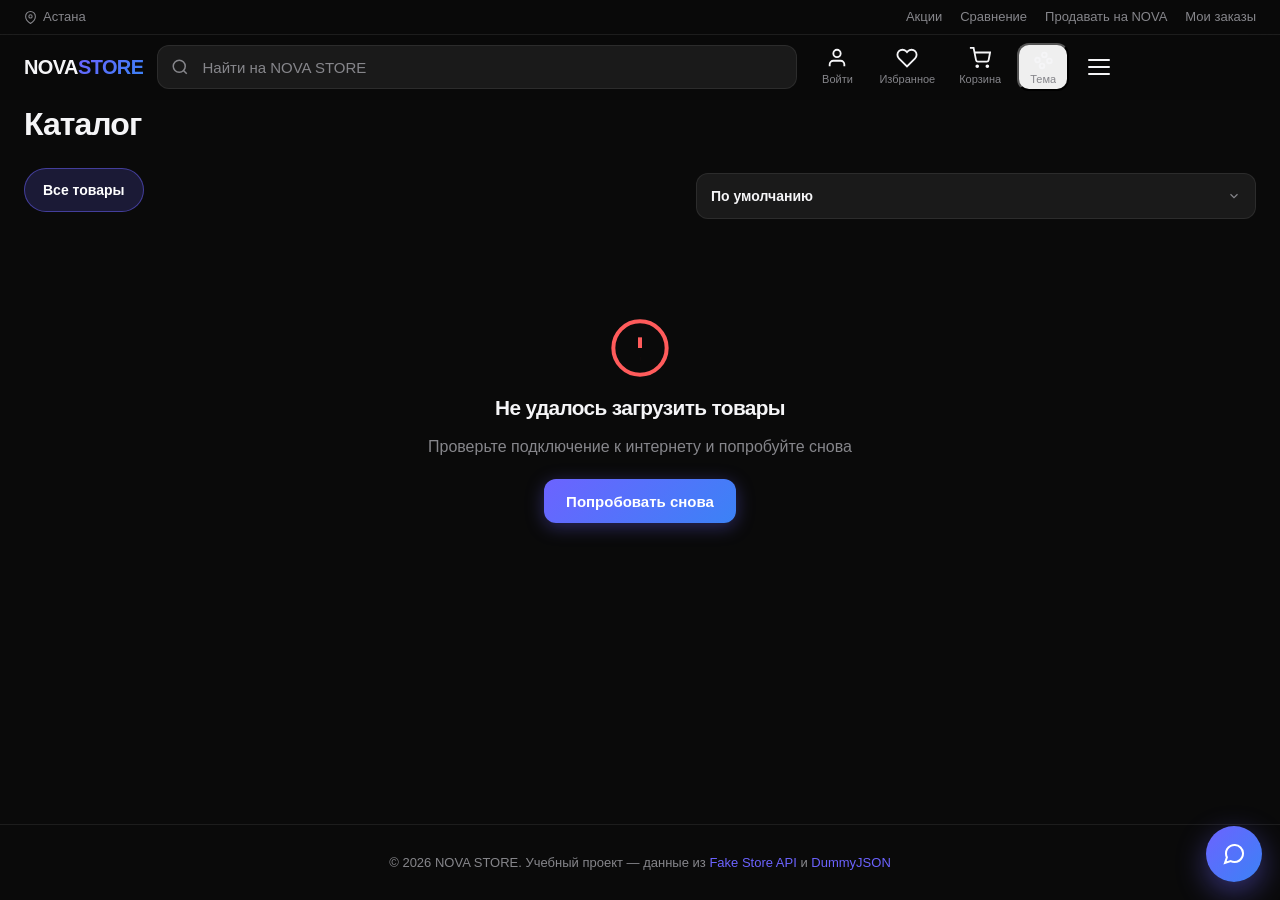
==== commit 9fc1b2e4: "Темы оформления, стильные дропдауны, email-чек, компактный мобильный каталог Четыре темы на CSS-пере" ====
--- a/index.html
+++ b/index.html
@@ -6,7 +6,8 @@
   <meta name="viewport" content="width=device-width, initial-scale=1.0">
   <title>NOVA STORE — Каталог товаров</title>
   <meta name="description" content="Маркетплейс NOVA STORE: электроника, одежда, косметика и товары продавцов">
-  <link rel="stylesheet" href="css/style.css?v=5">
+  <link rel="stylesheet" href="css/style.css?v=6">
+  <script>document.documentElement.dataset.theme = localStorage.getItem("novastore_theme") || "midnight";</script>
 </head>
 <body>
 
@@ -78,10 +79,10 @@
     </div>
   </footer>
 
-  <script src="js/models.js?v=5"></script>
-  <script src="js/api.js?v=5"></script>
-  <script src="js/common.js?v=5"></script>
-  <script src="js/chat.js?v=5"></script>
-  <script src="js/catalog.js?v=5"></script>
+  <script src="js/models.js?v=6"></script>
+  <script src="js/api.js?v=6"></script>
+  <script src="js/common.js?v=6"></script>
+  <script src="js/chat.js?v=6"></script>
+  <script src="js/catalog.js?v=6"></script>
 </body>
 </html>
--- a/css/style.css
+++ b/css/style.css
@@ -18,8 +18,81 @@
   --radius-sm: 10px;
   --ease: cubic-bezier(0.25, 0.46, 0.45, 0.94);
   --transition: all 0.4s var(--ease);
-  --glow: 0 20px 50px rgba(108, 99, 255, 0.25);
+  --glow: 0 20px 50px rgba(var(--accent-rgb), 0.25);
   --font: -apple-system, BlinkMacSystemFont, 'SF Pro Display', 'Inter', 'Segoe UI', sans-serif;
+  --accent-rgb: 108, 99, 255;
+  --header-glass: rgba(10, 10, 10, 0.55);
+  --header-solid: rgba(10, 10, 10, 0.92);
+  --overlay-btn: rgba(10, 10, 10, 0.55);
+  --toast-bg: rgba(26, 26, 26, 0.92);
+  --skeleton-hi: #262626;
+  --star-off: rgba(255, 255, 255, 0.2);
+}
+
+/* ---------- Темы ----------
+   midnight — тёмная фиолетовая (по умолчанию)
+   graphite — тёмная с бирюзовым акцентом
+   daylight — светлая, Apple-стиль
+   cream    — светлая тёплая, коралловый акцент */
+
+[data-theme="graphite"] {
+  --bg: #0b0e13;
+  --surface: #10151c;
+  --surface-2: #171e27;
+  --accent: #22d3ee;
+  --accent-2: #3b82f6;
+  --accent-rgb: 34, 211, 238;
+  --gradient: linear-gradient(135deg, #0ea5b7, #3b82f6);
+  --text: #eef4f9;
+  --text-secondary: #8b97a5;
+  --border: rgba(255, 255, 255, 0.08);
+  --glass: rgba(255, 255, 255, 0.05);
+  --header-glass: rgba(11, 14, 19, 0.55);
+  --header-solid: rgba(11, 14, 19, 0.94);
+  --overlay-btn: rgba(11, 14, 19, 0.55);
+  --toast-bg: rgba(23, 30, 39, 0.92);
+  --skeleton-hi: #1d2733;
+  --star-off: rgba(255, 255, 255, 0.2);
+}
+
+[data-theme="daylight"] {
+  --bg: #f5f5f7;
+  --surface: #ffffff;
+  --surface-2: #ffffff;
+  --accent: #6c63ff;
+  --accent-2: #3b82f6;
+  --accent-rgb: 108, 99, 255;
+  --gradient: linear-gradient(135deg, #6c63ff, #3b82f6);
+  --text: #1d1d1f;
+  --text-secondary: #6e6e73;
+  --border: rgba(0, 0, 0, 0.1);
+  --glass: rgba(0, 0, 0, 0.045);
+  --header-glass: rgba(255, 255, 255, 0.68);
+  --header-solid: rgba(255, 255, 255, 0.94);
+  --overlay-btn: rgba(255, 255, 255, 0.82);
+  --toast-bg: rgba(255, 255, 255, 0.96);
+  --skeleton-hi: #ececf1;
+  --star-off: rgba(0, 0, 0, 0.18);
+}
+
+[data-theme="cream"] {
+  --bg: #f8f3ea;
+  --surface: #fffcf5;
+  --surface-2: #fffcf5;
+  --accent: #e3633d;
+  --accent-2: #d9527d;
+  --accent-rgb: 227, 99, 61;
+  --gradient: linear-gradient(135deg, #e3633d, #d9527d);
+  --text: #2b2118;
+  --text-secondary: #8a7b6c;
+  --border: rgba(80, 60, 30, 0.14);
+  --glass: rgba(80, 60, 30, 0.05);
+  --header-glass: rgba(248, 243, 234, 0.72);
+  --header-solid: rgba(248, 243, 234, 0.95);
+  --overlay-btn: rgba(255, 252, 245, 0.82);
+  --toast-bg: rgba(255, 252, 245, 0.96);
+  --skeleton-hi: #efe7d9;
+  --star-off: rgba(80, 60, 30, 0.2);
 }
 
 /* ---------- 2. Reset / Base ---------- */
@@ -86,21 +159,21 @@
   user-select: none;
 }
 
-.btn:hover { filter: brightness(1.1); box-shadow: 0 0 24px rgba(108, 99, 255, 0.2); }
+.btn:hover { filter: brightness(1.1); box-shadow: 0 0 24px rgba(var(--accent-rgb), 0.2); }
 .btn:active { transform: scale(0.97); }
 
 .btn-primary {
   background: var(--gradient);
-  box-shadow: 0 4px 18px rgba(108, 99, 255, 0.35);
-}
-.btn-primary:hover { box-shadow: 0 6px 28px rgba(108, 99, 255, 0.5); }
+  box-shadow: 0 4px 18px rgba(var(--accent-rgb), 0.35);
+}
+.btn-primary:hover { box-shadow: 0 6px 28px rgba(var(--accent-rgb), 0.5); }
 
 .btn-ghost {
   background: transparent;
   border: 1px solid var(--border);
   color: var(--text-secondary);
 }
-.btn-ghost:hover { color: var(--text); border-color: rgba(255, 255, 255, 0.2); }
+.btn-ghost:hover { color: var(--text); border-color: var(--star-off); }
 
 .btn-block { width: 100%; }
 
@@ -120,7 +193,7 @@
 .pulse-once { animation: pulse 0.45s ease; }
 @keyframes pulse {
   0% { transform: scale(1); }
-  50% { transform: scale(1.06); box-shadow: 0 0 0 12px rgba(108, 99, 255, 0); }
+  50% { transform: scale(1.06); box-shadow: 0 0 0 12px rgba(var(--accent-rgb), 0); }
   100% { transform: scale(1); }
 }
 
@@ -144,14 +217,14 @@
   position: sticky;
   top: 0;
   z-index: 100;
-  background: rgba(10, 10, 10, 0.55);
+  background: var(--header-glass);
   backdrop-filter: blur(20px);
   -webkit-backdrop-filter: blur(20px);
   border-bottom: 1px solid transparent;
   transition: background 0.4s ease, border-color 0.4s ease, box-shadow 0.4s ease;
 }
 .site-header.scrolled {
-  background: rgba(10, 10, 10, 0.85);
+  background: var(--header-solid);
   border-bottom-color: var(--border);
   box-shadow: 0 10px 30px rgba(0, 0, 0, 0.45);
 }
@@ -227,7 +300,7 @@
 .header-search-input::placeholder { color: var(--text-secondary); }
 .header-search-input:focus {
   border-color: var(--accent);
-  box-shadow: 0 0 0 3px rgba(108, 99, 255, 0.18);
+  box-shadow: 0 0 0 3px rgba(var(--accent-rgb), 0.18);
 }
 
 /* Иконки справа (профиль, корзина) */
@@ -279,7 +352,7 @@
   flex-direction: column;
   align-items: stretch;
   padding: 12px 16px 16px;
-  background: rgba(10, 10, 10, 0.97);
+  background: var(--header-solid);
   backdrop-filter: blur(20px);
   -webkit-backdrop-filter: blur(20px);
   border-bottom: 1px solid var(--border);
@@ -419,7 +492,7 @@
   transform: translateX(-50%);
   width: 600px;
   height: 400px;
-  background: radial-gradient(ellipse at center, rgba(108, 99, 255, 0.18), transparent 65%);
+  background: radial-gradient(ellipse at center, rgba(var(--accent-rgb), 0.18), transparent 65%);
   pointer-events: none;
 }
 
@@ -456,11 +529,11 @@
   font-weight: 600;
   transition: color 0.3s ease, background 0.3s ease, border-color 0.3s ease;
 }
-.filter-pill:hover { color: var(--text); border-color: rgba(255, 255, 255, 0.2); }
+.filter-pill:hover { color: var(--text); border-color: var(--star-off); }
 .filter-pill.active {
   color: #fff;
-  background: rgba(108, 99, 255, 0.18);
-  border-color: rgba(108, 99, 255, 0.5);
+  background: rgba(var(--accent-rgb), 0.18);
+  border-color: rgba(var(--accent-rgb), 0.5);
 }
 
 /* Slide indicator под активным фильтром */
@@ -503,7 +576,7 @@
 .search-input::placeholder { color: var(--text-secondary); }
 .search-input:focus {
   border-color: var(--accent);
-  box-shadow: 0 0 0 3px rgba(108, 99, 255, 0.18);
+  box-shadow: 0 0 0 3px rgba(var(--accent-rgb), 0.18);
 }
 
 .sort-select {
@@ -548,7 +621,7 @@
   overflow: hidden;
   height: 240px;
   padding: 20px;
-  background: #1a1a1a;
+  background: var(--surface-2);
   display: flex;
   align-items: center;
   justify-content: center;
@@ -632,13 +705,13 @@
 /* Hover карточки — после .done, чтобы перебить transform: none */
 .product-card:hover {
   transform: translateY(-8px) scale(1.02);
-  border-color: rgba(108, 99, 255, 0.4);
+  border-color: rgba(var(--accent-rgb), 0.4);
   box-shadow: var(--glow);
 }
 
 /* ---------- 10. Skeleton / Shimmer ---------- */
 .skeleton {
-  background: linear-gradient(90deg, #1a1a1a 25%, #262626 50%, #1a1a1a 75%);
+  background: linear-gradient(90deg, var(--surface-2) 25%, var(--skeleton-hi) 50%, var(--surface-2) 75%);
   background-size: 200% 100%;
   animation: shimmer 1.4s infinite;
   border-radius: 8px;
@@ -730,7 +803,7 @@
   align-items: center;
   justify-content: center;
   padding: 32px;
-  background: rgba(255, 255, 255, 0.05);
+  background: var(--glass);
   border: 1px solid var(--border);
   border-radius: var(--radius);
   overflow: hidden;
@@ -755,8 +828,8 @@
   align-self: flex-start;
   padding: 6px 14px;
   border-radius: 999px;
-  background: rgba(108, 99, 255, 0.15);
-  border: 1px solid rgba(108, 99, 255, 0.4);
+  background: rgba(var(--accent-rgb), 0.15);
+  border: 1px solid rgba(var(--accent-rgb), 0.4);
   color: var(--accent);
   font-size: 12px;
   font-weight: 700;
@@ -867,7 +940,7 @@
   width: 80px;
   height: 80px;
   padding: 8px;
-  background: rgba(255, 255, 255, 0.05);
+  background: var(--glass);
   border-radius: 8px;
   display: flex;
   align-items: center;
@@ -1128,7 +1201,7 @@
 }
 .form-field input:focus {
   border-color: var(--accent);
-  box-shadow: 0 0 0 3px rgba(108, 99, 255, 0.18);
+  box-shadow: 0 0 0 3px rgba(var(--accent-rgb), 0.18);
 }
 .form-field input.invalid { border-color: var(--danger); }
 
@@ -1226,7 +1299,7 @@
   gap: 10px;
   padding: 14px 22px;
   border-radius: 14px;
-  background: rgba(26, 26, 26, 0.92);
+  background: var(--toast-bg);
   backdrop-filter: blur(20px);
   -webkit-backdrop-filter: blur(20px);
   border: 1px solid var(--border);
@@ -1243,7 +1316,7 @@
 .toast-success::before { content: '✓'; color: var(--success); font-weight: 800; }
 .toast-error { border-color: rgba(255, 91, 91, 0.4); }
 .toast-error::before { content: '✕'; color: var(--danger); font-weight: 800; }
-.toast-info { border-color: rgba(108, 99, 255, 0.4); }
+.toast-info { border-color: rgba(var(--accent-rgb), 0.4); }
 .toast-info::before { content: 'ℹ'; color: var(--accent); font-weight: 800; }
 
 @keyframes toastIn {
@@ -1357,10 +1430,10 @@
   cursor: pointer;
   transition: border-color 0.25s ease, background 0.25s ease;
 }
-.card-option:hover { border-color: rgba(255, 255, 255, 0.2); }
+.card-option:hover { border-color: var(--star-off); }
 .card-option:has(input:checked) {
   border-color: var(--accent);
-  background: rgba(108, 99, 255, 0.12);
+  background: rgba(var(--accent-rgb), 0.12);
 }
 .card-option input { accent-color: var(--accent); width: 18px; height: 18px; }
 
@@ -1510,7 +1583,7 @@
   width: 56px;
   height: 56px;
   padding: 6px;
-  background: rgba(255, 255, 255, 0.05);
+  background: var(--glass);
   border: 1px solid var(--border);
   border-radius: 8px;
   display: flex;
@@ -1553,7 +1626,7 @@
   border: 1px solid var(--border);
   border-radius: var(--radius);
   background:
-    radial-gradient(ellipse at 20% 0%, rgba(108, 99, 255, 0.22), transparent 55%),
+    radial-gradient(ellipse at 20% 0%, rgba(var(--accent-rgb), 0.22), transparent 55%),
     radial-gradient(ellipse at 85% 100%, rgba(59, 130, 246, 0.16), transparent 50%),
     var(--surface);
 }
@@ -1618,7 +1691,7 @@
   align-items: center;
   justify-content: center;
   padding: 16px;
-  background: rgba(255, 255, 255, 0.05);
+  background: var(--glass);
   border: 1px solid var(--border);
   border-radius: var(--radius);
 }
@@ -1638,7 +1711,7 @@
   height: 42px;
   border: 1px solid var(--border);
   border-radius: 50%;
-  background: rgba(10, 10, 10, 0.55);
+  background: var(--header-glass);
   backdrop-filter: blur(12px);
   -webkit-backdrop-filter: blur(12px);
   color: var(--text);
@@ -1649,7 +1722,7 @@
   justify-content: center;
   transition: background 0.25s ease, border-color 0.25s ease;
 }
-.carousel-arrow:hover { background: rgba(108, 99, 255, 0.3); border-color: var(--accent); }
+.carousel-arrow:hover { background: rgba(var(--accent-rgb), 0.3); border-color: var(--accent); }
 .carousel-prev { left: 14px; }
 .carousel-next { right: 14px; }
 
@@ -1668,7 +1741,7 @@
   padding: 0;
   border: none;
   border-radius: 50%;
-  background: rgba(255, 255, 255, 0.25);
+  background: var(--star-off);
   cursor: pointer;
   transition: background 0.25s ease, width 0.25s ease;
 }
@@ -1870,7 +1943,7 @@
   height: 36px;
   border: 1px solid var(--border);
   border-radius: 10px;
-  background: rgba(10, 10, 10, 0.55);
+  background: var(--header-glass);
   backdrop-filter: blur(10px);
   -webkit-backdrop-filter: blur(10px);
   color: var(--text-secondary);
@@ -1882,7 +1955,7 @@
 .card-action-btn:hover { color: var(--text); border-color: rgba(255, 255, 255, 0.25); }
 .card-action-btn:active { transform: scale(0.92); }
 .card-action-btn.active { color: var(--accent); border-color: var(--accent); }
-.card-action-btn.active svg { fill: rgba(108, 99, 255, 0.35); }
+.card-action-btn.active svg { fill: rgba(var(--accent-rgb), 0.35); }
 
 .discount-badge.superprice {
   background: linear-gradient(135deg, #ff5b8d, #6c63ff);
@@ -1900,7 +1973,7 @@
   display: none;
   justify-content: space-around;
   padding: 6px 8px calc(6px + env(safe-area-inset-bottom, 0px));
-  background: rgba(10, 10, 10, 0.92);
+  background: var(--header-solid);
   backdrop-filter: blur(20px);
   -webkit-backdrop-filter: blur(20px);
   border-top: 1px solid var(--border);
@@ -1942,10 +2015,10 @@
   display: flex;
   align-items: center;
   justify-content: center;
-  box-shadow: 0 10px 30px rgba(108, 99, 255, 0.45);
+  box-shadow: 0 10px 30px rgba(var(--accent-rgb), 0.45);
   transition: transform 0.2s ease, box-shadow 0.3s ease;
 }
-.chat-fab:hover { transform: translateY(-3px); box-shadow: 0 14px 38px rgba(108, 99, 255, 0.6); }
+.chat-fab:hover { transform: translateY(-3px); box-shadow: 0 14px 38px rgba(var(--accent-rgb), 0.6); }
 .chat-fab:active { transform: scale(0.95); }
 
 .chat-panel {
@@ -2129,8 +2202,8 @@
 .ai-badge {
   padding: 5px 12px;
   border-radius: 999px;
-  border: 1px solid rgba(108, 99, 255, 0.45);
-  background: rgba(108, 99, 255, 0.12);
+  border: 1px solid rgba(var(--accent-rgb), 0.45);
+  background: rgba(var(--accent-rgb), 0.12);
   color: var(--accent);
   font-size: 12px;
   font-weight: 700;
@@ -2151,7 +2224,7 @@
   border: none;
   background: none;
   font-size: 26px;
-  color: rgba(255, 255, 255, 0.2);
+  color: var(--star-off);
   cursor: pointer;
   padding: 4px;
   transition: color 0.2s ease, transform 0.15s ease;
@@ -2200,14 +2273,14 @@
   background: var(--surface);
   transition: border-color 0.3s ease, transform 0.3s ease;
 }
-.rec-card:hover { border-color: rgba(108, 99, 255, 0.45); transform: translateY(-4px); }
+.rec-card:hover { border-color: rgba(var(--accent-rgb), 0.45); transform: translateY(-4px); }
 .rec-photo {
   height: 120px;
   display: flex;
   align-items: center;
   justify-content: center;
   padding: 10px;
-  background: rgba(255, 255, 255, 0.05);
+  background: var(--glass);
   border-radius: 8px;
 }
 .rec-photo img { max-height: 100%; width: auto; object-fit: contain; }
@@ -2259,7 +2332,7 @@
   align-items: center;
   justify-content: center;
   padding: 10px;
-  background: rgba(255, 255, 255, 0.05);
+  background: var(--glass);
   border: 1px solid var(--border);
   border-radius: var(--radius-sm);
 }
@@ -2275,13 +2348,209 @@
   height: 28px;
   border: 1px solid var(--border);
   border-radius: 8px;
-  background: rgba(10, 10, 10, 0.6);
+  background: var(--overlay-btn);
   color: var(--text-secondary);
 }
 .compare-remove:hover { color: var(--danger); border-color: var(--danger); }
 .compare-price { font-weight: 800; font-size: 16px; display: inline-block; }
 .compare-best { color: var(--success); font-weight: 700; }
 .compare-desc { font-size: 12px; color: var(--text-secondary); line-height: 1.5; }
+
+/* ---------- 35. Скрытие скроллбаров у горизонтальных лент ---------- */
+html, body { overflow-x: hidden; }
+
+.filters-wrap, .header-top-links, .recs-row, .compare-table-scroll,
+.chat-messages, .nice-select-list, .modal {
+  scrollbar-width: none;
+  -ms-overflow-style: none;
+}
+.filters-wrap::-webkit-scrollbar, .header-top-links::-webkit-scrollbar,
+.recs-row::-webkit-scrollbar, .compare-table-scroll::-webkit-scrollbar,
+.chat-messages::-webkit-scrollbar, .nice-select-list::-webkit-scrollbar,
+.modal::-webkit-scrollbar {
+  display: none;
+}
+
+/* ---------- 36. Кастомные выпадающие списки ---------- */
+.nice-select-wrap { position: relative; width: 100%; }
+.nice-select-wrap > select { display: none !important; }
+
+.nice-select-btn {
+  width: 100%;
+  display: flex;
+  align-items: center;
+  justify-content: space-between;
+  gap: 10px;
+  min-height: 46px;
+  padding: 10px 14px;
+  border: 1px solid var(--border);
+  border-radius: 12px;
+  background: var(--surface-2);
+  color: var(--text);
+  font-size: 14px;
+  font-weight: 600;
+  cursor: pointer;
+  text-align: left;
+  transition: border-color 0.3s ease, box-shadow 0.3s ease;
+}
+.nice-select-btn:hover { border-color: rgba(var(--accent-rgb), 0.5); }
+.nice-select-wrap.open .nice-select-btn {
+  border-color: var(--accent);
+  box-shadow: 0 0 0 3px rgba(var(--accent-rgb), 0.16);
+}
+.nice-select-btn .nice-chevron {
+  flex-shrink: 0;
+  color: var(--text-secondary);
+  transition: transform 0.3s var(--ease);
+}
+.nice-select-wrap.open .nice-chevron { transform: rotate(180deg); }
+
+/* Вариант внутри формы с floating-label */
+.form-field-select .nice-select-btn {
+  min-height: 56px;
+  padding: 24px 14px 8px 16px;
+  background: var(--glass);
+  font-size: 15px;
+}
+
+.nice-select-list {
+  position: absolute;
+  top: calc(100% + 6px);
+  left: 0;
+  right: 0;
+  z-index: 60;
+  padding: 6px;
+  background: var(--surface-2);
+  border: 1px solid var(--border);
+  border-radius: 14px;
+  box-shadow: 0 18px 50px rgba(0, 0, 0, 0.35);
+  backdrop-filter: blur(20px);
+  -webkit-backdrop-filter: blur(20px);
+  max-height: 280px;
+  overflow-y: auto;
+  opacity: 0;
+  transform: translateY(-8px) scale(0.98);
+  visibility: hidden;
+  transition: opacity 0.25s ease, transform 0.25s var(--ease), visibility 0.25s;
+}
+.nice-select-wrap.open .nice-select-list {
+  opacity: 1;
+  transform: none;
+  visibility: visible;
+}
+
+.nice-option {
+  display: flex;
+  align-items: center;
+  justify-content: space-between;
+  gap: 10px;
+  width: 100%;
+  padding: 11px 12px;
+  border: none;
+  border-radius: 9px;
+  background: none;
+  color: var(--text-secondary);
+  font-size: 14px;
+  text-align: left;
+  cursor: pointer;
+  transition: background 0.2s ease, color 0.2s ease;
+}
+.nice-option:hover { background: var(--glass); color: var(--text); }
+.nice-option.selected {
+  color: var(--text);
+  font-weight: 600;
+  background: rgba(var(--accent-rgb), 0.14);
+}
+.nice-option.selected::after {
+  content: '✓';
+  color: var(--accent);
+  font-weight: 800;
+}
+
+/* ---------- 37. Переключатель тем ---------- */
+.theme-anchor { position: relative; }
+
+.theme-menu {
+  position: absolute;
+  top: calc(100% + 8px);
+  right: 0;
+  z-index: 120;
+  min-width: 200px;
+  padding: 6px;
+  background: var(--surface-2);
+  border: 1px solid var(--border);
+  border-radius: 14px;
+  box-shadow: 0 18px 50px rgba(0, 0, 0, 0.35);
+  backdrop-filter: blur(20px);
+  -webkit-backdrop-filter: blur(20px);
+  animation: modalIn 0.25s var(--ease);
+}
+.theme-menu[hidden] { display: none; }
+
+.theme-option {
+  display: flex;
+  align-items: center;
+  gap: 10px;
+  width: 100%;
+  padding: 11px 12px;
+  border: none;
+  border-radius: 9px;
+  background: none;
+  color: var(--text-secondary);
+  font-size: 14px;
+  text-align: left;
+  cursor: pointer;
+  transition: background 0.2s ease, color 0.2s ease;
+}
+.theme-option:hover { background: var(--glass); color: var(--text); }
+.theme-option.selected { color: var(--text); font-weight: 600; }
+.theme-option.selected::after {
+  content: '✓';
+  margin-left: auto;
+  color: var(--accent);
+  font-weight: 800;
+}
+
+.theme-dot {
+  width: 22px;
+  height: 22px;
+  border-radius: 50%;
+  border: 2px solid var(--border);
+  flex-shrink: 0;
+}
+
+/* Белый текст на градиентных кнопках в любой теме */
+.btn-primary { color: #fff; }
+
+/* ---------- 38. Мобильный каталог: 2 компактных товара в ряд ---------- */
+@media (max-width: 599px) {
+  .products-grid { grid-template-columns: repeat(2, 1fr); gap: 10px; }
+
+  .card-image { height: 150px; padding: 12px; }
+  .card-body { padding: 10px; gap: 5px; }
+  .card-category { font-size: 10px; }
+  .card-title { font-size: 13px; min-height: 2.6em; }
+  .card-shop { font-size: 10px; }
+  .card-rating { font-size: 11px; gap: 4px; }
+  .stars { letter-spacing: 0; }
+  .rating-count { display: none; }
+  .card-price { font-size: 15px; }
+  .price-old { font-size: 11px; margin-left: 4px; }
+
+  .card-footer { flex-direction: column; align-items: stretch; gap: 8px; }
+  .card-buy { width: 100%; }
+  .btn-add { width: 100%; min-height: 40px; padding: 8px 10px; font-size: 13px; }
+  .qty-stepper-sm { width: 100%; justify-content: space-between; }
+  .qty-stepper-sm .qty-btn { width: 36px; height: 36px; }
+
+  .card-actions { top: 6px; right: 6px; gap: 5px; }
+  .card-action-btn { width: 30px; height: 30px; border-radius: 8px; }
+  .card-action-btn svg { width: 15px; height: 15px; }
+  .discount-badge { top: 6px; left: 6px; font-size: 10px; padding: 2px 6px; }
+
+  .skeleton-image { height: 150px; }
+  .catalog { padding-bottom: 40px; }
+}
 
 /* Уважение к prefers-reduced-motion */
 @media (prefers-reduced-motion: reduce) {
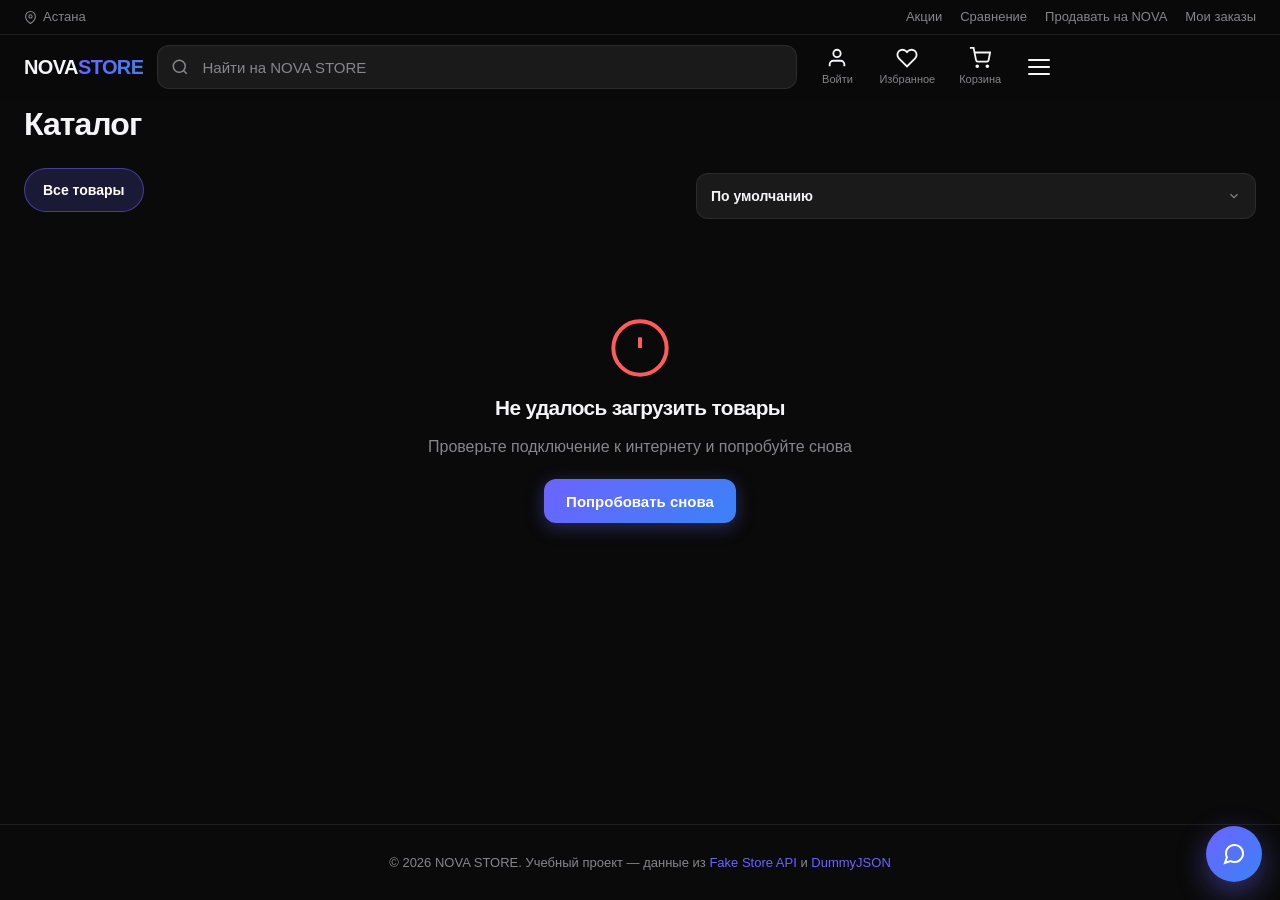
==== commit 5538c723: "Выбор темы в личном кабинете, загрузка фото товара продавцом Переключатель тем убран из шапки и пере" ====
--- a/index.html
+++ b/index.html
@@ -6,7 +6,7 @@
   <meta name="viewport" content="width=device-width, initial-scale=1.0">
   <title>NOVA STORE — Каталог товаров</title>
   <meta name="description" content="Маркетплейс NOVA STORE: электроника, одежда, косметика и товары продавцов">
-  <link rel="stylesheet" href="css/style.css?v=6">
+  <link rel="stylesheet" href="css/style.css?v=7">
   <script>document.documentElement.dataset.theme = localStorage.getItem("novastore_theme") || "midnight";</script>
 </head>
 <body>
@@ -79,10 +79,10 @@
     </div>
   </footer>
 
-  <script src="js/models.js?v=6"></script>
-  <script src="js/api.js?v=6"></script>
-  <script src="js/common.js?v=6"></script>
-  <script src="js/chat.js?v=6"></script>
-  <script src="js/catalog.js?v=6"></script>
+  <script src="js/models.js?v=7"></script>
+  <script src="js/api.js?v=7"></script>
+  <script src="js/common.js?v=7"></script>
+  <script src="js/chat.js?v=7"></script>
+  <script src="js/catalog.js?v=7"></script>
 </body>
 </html>
--- a/css/style.css
+++ b/css/style.css
@@ -2522,6 +2522,110 @@
 /* Белый текст на градиентных кнопках в любой теме */
 .btn-primary { color: #fff; }
 
+/* ---------- 37b. Выбор темы в личном кабинете ---------- */
+.theme-picker {
+  display: grid;
+  grid-template-columns: repeat(2, 1fr);
+  gap: 12px;
+  margin-top: 14px;
+}
+.theme-card {
+  display: flex;
+  align-items: center;
+  gap: 12px;
+  padding: 12px 14px;
+  border: 1px solid var(--border);
+  border-radius: 14px;
+  background: var(--glass);
+  color: var(--text-secondary);
+  font-size: 14px;
+  font-weight: 600;
+  text-align: left;
+  cursor: pointer;
+  transition: border-color 0.25s ease, background 0.25s ease, color 0.25s ease, transform 0.15s ease;
+}
+.theme-card:hover { border-color: rgba(var(--accent-rgb), 0.5); color: var(--text); }
+.theme-card:active { transform: scale(0.98); }
+.theme-card.selected {
+  border-color: var(--accent);
+  background: rgba(var(--accent-rgb), 0.12);
+  color: var(--text);
+}
+.theme-card-preview {
+  width: 32px;
+  height: 32px;
+  border-radius: 50%;
+  border: 1px solid var(--border);
+  flex-shrink: 0;
+}
+.theme-card-label { line-height: 1.25; }
+.theme-card.selected .theme-card-label::after {
+  content: ' ✓';
+  color: var(--accent);
+  font-weight: 800;
+}
+
+/* ---------- 37c. Загрузка фото товара ---------- */
+.photo-upload {
+  display: flex;
+  gap: 16px;
+  align-items: stretch;
+  flex-wrap: wrap;
+}
+.photo-preview {
+  position: relative;
+  width: 120px;
+  height: 120px;
+  flex-shrink: 0;
+  display: flex;
+  align-items: center;
+  justify-content: center;
+  border: 1px dashed var(--border);
+  border-radius: 14px;
+  background: var(--glass);
+  overflow: hidden;
+}
+.photo-preview.has-photo { border-style: solid; }
+.photo-placeholder {
+  font-size: 12px;
+  color: var(--text-secondary);
+  text-align: center;
+  padding: 8px;
+}
+.photo-preview.has-photo .photo-placeholder { display: none; }
+.photo-preview img { width: 100%; height: 100%; object-fit: contain; padding: 8px; }
+
+.photo-upload-controls {
+  flex: 1;
+  min-width: 200px;
+  display: flex;
+  flex-direction: column;
+  gap: 10px;
+  justify-content: center;
+}
+.photo-upload-btn {
+  cursor: pointer;
+  width: 100%;
+}
+.photo-or {
+  font-size: 12px;
+  color: var(--text-secondary);
+  text-align: center;
+}
+.photo-url-input {
+  width: 100%;
+  min-height: 44px;
+  padding: 10px 14px;
+  border: 1px solid var(--border);
+  border-radius: 12px;
+  background: var(--glass);
+  color: var(--text);
+  font-size: 14px;
+  outline: none;
+  transition: border-color 0.3s ease;
+}
+.photo-url-input:focus { border-color: var(--accent); }
+
 /* ---------- 38. Мобильный каталог: 2 компактных товара в ряд ---------- */
 @media (max-width: 599px) {
   .products-grid { grid-template-columns: repeat(2, 1fr); gap: 10px; }
